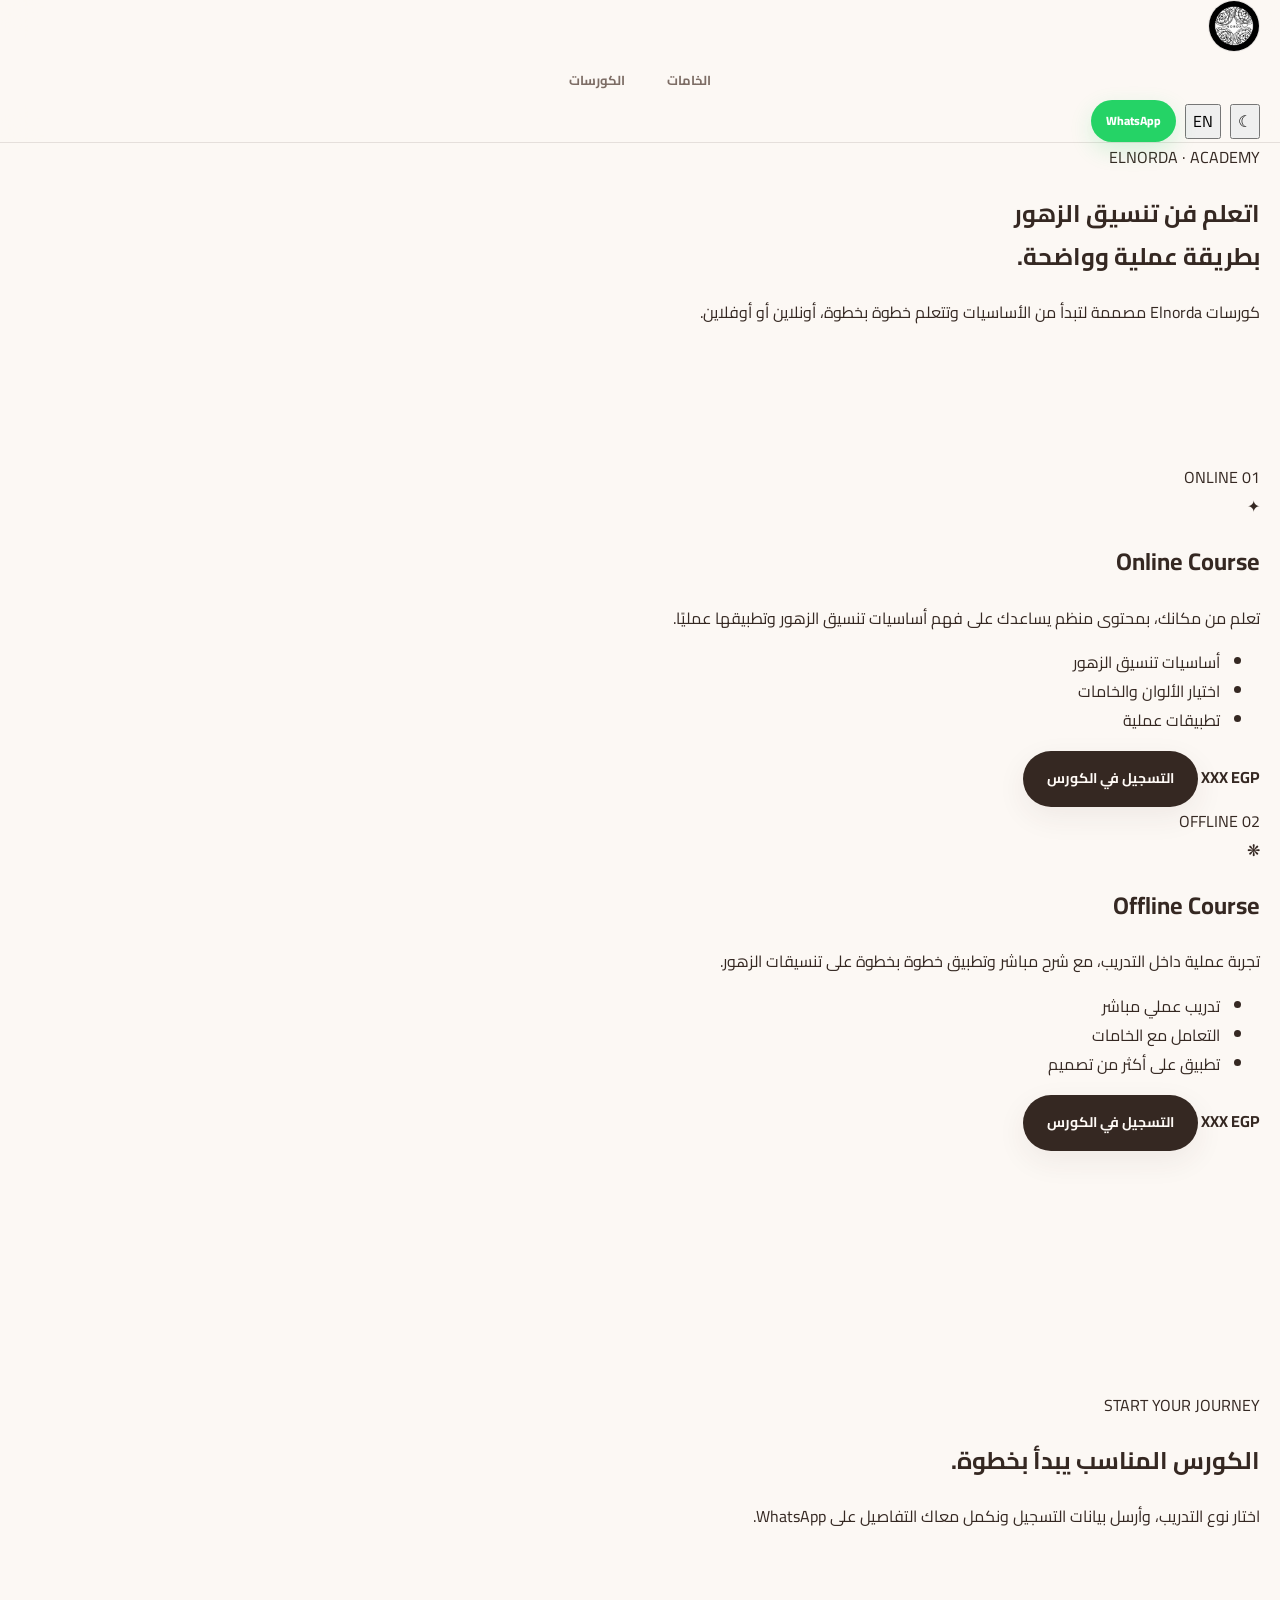
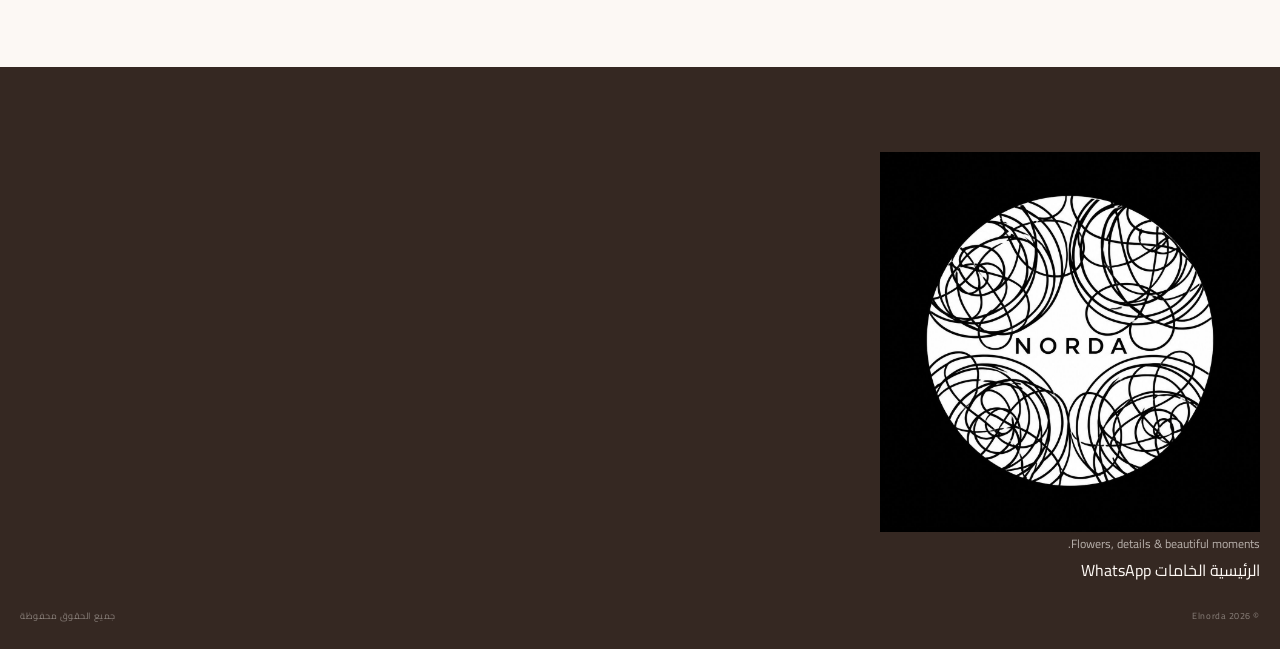
==== courses.html @ e48f6b92 "Add files via upload" ====
<!DOCTYPE html>
<html lang="ar" dir="rtl">
<head>

    <meta charset="UTF-8">

    <meta
        name="viewport"
        content="width=device-width, initial-scale=1.0"
    >

    <meta
        name="theme-color"
        content="#f7f0ea"
    >

    <title>Elnorda | Courses</title>

    <link rel="preconnect" href="https://fonts.googleapis.com">
    <link rel="preconnect" href="https://fonts.gstatic.com" crossorigin>

    <link
        href="https://fonts.googleapis.com/css2?family=Cairo:wght@400;500;600;700&family=Cormorant+Garamond:wght@500;600;700&display=swap"
        rel="stylesheet"
    >

    <link
        rel="stylesheet"
        href="./css/style.css"
    >

</head>

<body class="inner-page">

<header class="site-header">

    <div class="header-main container">

        <a href="./index.html" class="brand">
            <img
                src="./png/logo.png"
                alt="Elnorda"
                class="brand-logo"
            >
        </a>


        <nav class="main-nav">

            <a
                href="./materials.html"
                class="nav-link"
                data-i18n="nav-materials"
            >
                الخامات
            </a>

            <a
                href="./courses.html"
                class="nav-link active"
                data-i18n="nav-courses"
            >
                الكورسات
            </a>

        </nav>


        <div class="header-actions">

            <button
                class="icon-btn"
                id="themeToggle"
                type="button"
            >
                <span id="themeIcon">☾</span>
            </button>

            <button
                class="language-btn"
                id="languageToggle"
                type="button"
            >
                EN
            </button>

            <a
                href="https://wa.me/201043861996"
                target="_blank"
                rel="noopener"
                class="header-whatsapp"
            >
                WhatsApp
            </a>

        </div>

    </div>

</header>


<main>

    <section class="page-hero">

        <div class="container">

            <span
                class="section-kicker"
                data-i18n="courses-kicker"
            >
                ELNORDA · ACADEMY
            </span>


            <h1 data-i18n="courses-title">
                اتعلم فن تنسيق الزهور
                <br>
                بطريقة عملية وواضحة.
            </h1>


            <p data-i18n="courses-intro">
                كورسات Elnorda مصممة لتبدأ من الأساسيات
                وتتعلم خطوة بخطوة، أونلاين أو أوفلاين.
            </p>

        </div>

    </section>


    <section class="inner-content section">

        <div class="container">

            <div class="course-grid">

                <article class="course-card reveal">

                    <div class="course-top">

                        <span class="course-number">
                            01
                        </span>

                        <span class="course-mode">
                            ONLINE
                        </span>

                    </div>


                    <div class="course-symbol">
                        ✦
                    </div>


                    <h2 data-i18n="online-title">
                        Online Course
                    </h2>


                    <p data-i18n="online-text">
                        تعلم من مكانك، بمحتوى منظم يساعدك
                        على فهم أساسيات تنسيق الزهور
                        وتطبيقها عمليًا.
                    </p>


                    <ul>

                        <li data-i18n="online-feature-one">
                            أساسيات تنسيق الزهور
                        </li>

                        <li data-i18n="online-feature-two">
                            اختيار الألوان والخامات
                        </li>

                        <li data-i18n="online-feature-three">
                            تطبيقات عملية
                        </li>

                    </ul>


                    <div class="course-footer">

                        <strong>
                            XXX EGP
                        </strong>

                        <button
                            class="btn btn-primary course-order"
                            type="button"
                            data-course="Online Course"
                            data-i18n="course-register"
                        >
                            التسجيل في الكورس
                        </button>

                    </div>

                </article>


                <article class="course-card course-card-featured reveal">

                    <div class="course-top">

                        <span class="course-number">
                            02
                        </span>

                        <span class="course-mode">
                            OFFLINE
                        </span>

                    </div>


                    <div class="course-symbol">
                        ❋
                    </div>


                    <h2 data-i18n="offline-title">
                        Offline Course
                    </h2>


                    <p data-i18n="offline-text">
                        تجربة عملية داخل التدريب، مع شرح مباشر
                        وتطبيق خطوة بخطوة على تنسيقات الزهور.
                    </p>


                    <ul>

                        <li data-i18n="offline-feature-one">
                            تدريب عملي مباشر
                        </li>

                        <li data-i18n="offline-feature-two">
                            التعامل مع الخامات
                        </li>

                        <li data-i18n="offline-feature-three">
                            تطبيق على أكثر من تصميم
                        </li>

                    </ul>


                    <div class="course-footer">

                        <strong>
                            XXX EGP
                        </strong>

                        <button
                            class="btn btn-primary course-order"
                            type="button"
                            data-course="Offline Course"
                            data-i18n="course-register"
                        >
                            التسجيل في الكورس
                        </button>

                    </div>

                </article>

            </div>

        </div>

    </section>


    <section class="cta-section section">

        <div class="container">

            <div class="cta-box reveal">

                <span
                    class="section-kicker"
                    data-i18n="course-cta-kicker"
                >
                    START YOUR JOURNEY
                </span>

                <h2 data-i18n="course-cta-title">
                    الكورس المناسب
                    يبدأ بخطوة.
                </h2>

                <p data-i18n="course-cta-text">
                    اختار نوع التدريب، وأرسل بيانات التسجيل
                    ونكمل معاك التفاصيل على WhatsApp.
                </p>

            </div>

        </div>

    </section>

</main>


<footer class="site-footer">

    <div class="container footer-inner">

        <div class="footer-brand">

            <img
                src="./png/logo.png"
                alt="Elnorda"
            >

            <p data-i18n="footer-text">
                Flowers, details & beautiful moments.
            </p>

        </div>


        <div class="footer-links">

            <a
                href="./index.html"
                data-i18n="nav-home"
            >
                الرئيسية
            </a>

            <a
                href="./materials.html"
                data-i18n="nav-materials"
            >
                الخامات
            </a>

            <a
                href="https://wa.me/201043861996"
                target="_blank"
                rel="noopener"
            >
                WhatsApp
            </a>

        </div>


        <div class="footer-bottom">

            <span>
                © <span id="year"></span> Elnorda
            </span>

            <span data-i18n="footer-rights">
                جميع الحقوق محفوظة
            </span>

        </div>

    </div>

</footer>


<div
    class="modal"
    id="courseModal"
    aria-hidden="true"
>

    <div
        class="modal-overlay"
        data-close-modal
    ></div>


    <div
        class="modal-dialog"
        role="dialog"
        aria-modal="true"
    >

        <button
            class="modal-close"
            type="button"
            data-close-modal
        >
            ×
        </button>


        <span
            class="section-kicker"
            data-i18n="course-modal-kicker"
        >
            COURSE REGISTRATION
        </span>


        <h2 data-i18n="course-modal-title">
            بيانات التسجيل
        </h2>


        <p
            class="modal-subtitle"
            data-i18n="course-modal-text"
        >
            أكمل البيانات وسيتم إرسالها إلى WhatsApp.
        </p>


        <form id="courseForm">

            <input
                type="hidden"
                id="selectedCourse"
            >


            <label>

                <span data-i18n="form-name">
                    الاسم
                </span>

                <input
                    type="text"
                    id="courseName"
                    required
                    placeholder="الاسم"
                >

            </label>


            <label>

                <span data-i18n="form-age">
                    السن
                </span>

                <input
                    type="number"
                    id="courseAge"
                    min="10"
                    required
                    placeholder="السن"
                >

            </label>


            <label>

                <span data-i18n="form-phone">
                    رقم الهاتف
                </span>

                <input
                    type="tel"
                    id="coursePhone"
                    required
                    placeholder="01xxxxxxxxx"
                >

            </label>


            <label>

                <span data-i18n="form-note">
                    ملاحظات
                </span>

                <textarea
                    id="courseNote"
                    rows="4"
                    placeholder="أي تفاصيل إضافية..."
                ></textarea>

            </label>


            <button
                class="btn btn-primary modal-submit"
                type="submit"
                data-i18n="course-submit"
            >
                إرسال بيانات التسجيل
            </button>

        </form>

    </div>

</div>


<script src="./js/main.js"></script>

</body>
</html>
---- css/style.css ----
/* =========================================================
   ELNORDA — PREMIUM FLOWER STUDIO
   ========================================================= */

:root {
  --bg: #fcf8f4;
  --surface: #fffdfb;
  --surface-soft: #f5ebe5;
  --surface-deep: #ead9d0;

  --rose: #d99ca6;
  --rose-deep: #ae6f7b;
  --rose-soft: #efd1d5;

  --brown: #352822;
  --brown-soft: #59463e;
  --muted: #7d6d65;

  --cream: #fffaf6;
  --white: #ffffff;

  --border: rgba(71, 49, 41, 0.12);
  --border-strong: rgba(71, 49, 41, 0.18);

  --shadow-sm: 0 10px 30px rgba(74, 49, 40, 0.07);
  --shadow-md: 0 20px 55px rgba(74, 49, 40, 0.10);
  --shadow-lg: 0 35px 90px rgba(74, 49, 40, 0.14);

  --radius-sm: 14px;
  --radius-md: 24px;
  --radius-lg: 38px;

  --container: 1240px;

  --font-ar: "Cairo", sans-serif;
  --font-display: "Cormorant Garamond", serif;

  --transition: 220ms ease;
}

html[data-theme="dark"] {
  --bg: #40332f;
  --surface: #4a3a35;
  --surface-soft: #55433d;
  --surface-deep: #634e46;

  --rose: #d89ba5;
  --rose-deep: #e6b4bb;
  --rose-soft: #71535a;

  --brown: #fbf0e8;
  --brown-soft: #ead9cf;
  --muted: #d4c3b9;

  --cream: #f9eee6;
  --white: #ffffff;

  --border: rgba(255, 241, 230, 0.12);
  --border-strong: rgba(255, 241, 230, 0.20);

  --shadow-sm: 0 10px 30px rgba(0, 0, 0, 0.10);
  --shadow-md: 0 20px 55px rgba(0, 0, 0, 0.18);
  --shadow-lg: 0 35px 90px rgba(0, 0, 0, 0.22);
}


/* =========================================================
   RESET
   ========================================================= */

*,
*::before,
*::after {
  box-sizing: border-box;
}

html {
  scroll-behavior: smooth;
}

body {
  margin: 0;
  min-width: 320px;
  background: var(--bg);
  color: var(--brown);
  font-family: var(--font-ar);
  line-height: 1.8;
  overflow-x: hidden;
  transition:
    background-color 300ms ease,
    color 300ms ease;
}

body,
button,
input,
textarea {
  font-family: var(--font-ar);
}

button,
input,
textarea {
  font: inherit;
}

button {
  cursor: pointer;
}

a {
  color: inherit;
  text-decoration: none;
}

img {
  display: block;
  max-width: 100%;
}

::selection {
  background: var(--rose);
  color: var(--brown);
}


/* =========================================================
   GLOBAL
   ========================================================= */

.container {
  width: min(calc(100% - 40px), var(--container));
  margin-inline: auto;
}

.section {
  padding: 120px 0;
}

.reveal {
  opacity: 0;
  transform: translateY(22px);
  transition:
    opacity 650ms ease,
    transform 650ms ease;
}

.reveal.visible {
  opacity: 1;
  transform: translateY(0);
}

.section-label {
  display: flex;
  align-items: center;
  gap: 14px;
  color: var(--muted);
  font-size: 11px;
  font-weight: 700;
  letter-spacing: 0.18em;
  text-transform: uppercase;
}

.section-label span:first-child {
  color: var(--rose-deep);
}

.section-heading {
  display: grid;
  grid-template-columns: 220px 1fr;
  gap: 50px;
  align-items: end;
  margin-bottom: 55px;
}

.section-heading h2 {
  margin: 0 0 10px;
  font-family: var(--font-display);
  font-size: clamp(44px, 5vw, 72px);
  line-height: 0.95;
  font-weight: 600;
  letter-spacing: -0.03em;
}

.section-heading p {
  max-width: 620px;
  margin: 0;
  color: var(--muted);
  font-size: 15px;
}

.btn {
  min-height: 56px;
  display: inline-flex;
  align-items: center;
  justify-content: center;
  gap: 12px;
  padding: 0 23px;
  border-radius: 999px;
  border: 1px solid transparent;
  font-size: 14px;
  font-weight: 700;
  transition:
    transform var(--transition),
    box-shadow var(--transition),
    background var(--transition),
    color var(--transition);
}

.btn:hover {
  transform: translateY(-3px);
}

.btn-primary {
  background: var(--brown);
  color: var(--cream);
  box-shadow: var(--shadow-sm);
}

.btn-primary:hover {
  box-shadow: var(--shadow-md);
}

.btn-secondary {
  background: transparent;
  color: var(--brown);
  border-color: var(--border-strong);
}

.btn-secondary i {
  color: #25d366;
  font-size: 18px;
}

.btn-light {
  background: var(--cream);
  color: var(--brown);
}


/* =========================================================
   HEADER
   ========================================================= */

.site-header {
  position: sticky;
  top: 0;
  z-index: 1000;
  background: color-mix(in srgb, var(--bg) 92%, transparent);
  border-bottom: 1px solid var(--border);
  backdrop-filter: blur(18px);
}

.header-inner {
  min-height: 86px;
  display: grid;
  grid-template-columns: auto 1fr auto;
  align-items: center;
  gap: 40px;
}

.brand {
  display: inline-flex;
  align-items: center;
  gap: 12px;
  min-width: 0;
}

.brand-logo {
  width: 52px;
  height: 52px;
  display: grid;
  place-items: center;
  overflow: hidden;
  border-radius: 50%;
  background: var(--surface);
  border: 1px solid var(--border);
}

.brand-logo img {
  width: 100%;
  height: 100%;
  object-fit: contain;
}

.brand-copy {
  display: grid;
  line-height: 1.05;
}

.brand-copy strong {
  font-family: var(--font-display);
  font-size: 25px;
  letter-spacing: 0.08em;
}

.brand-copy small {
  margin-top: 5px;
  color: var(--muted);
  font-size: 8px;
  letter-spacing: 0.18em;
}

.main-nav {
  display: flex;
  justify-content: center;
  align-items: center;
  gap: 42px;
}

.main-nav a {
  position: relative;
  padding: 8px 0;
  color: var(--muted);
  font-size: 13px;
  font-weight: 700;
  white-space: nowrap;
  transition: color var(--transition);
}

.main-nav a::after {
  content: "";
  position: absolute;
  right: 0;
  bottom: 0;
  width: 0;
  height: 1px;
  background: var(--rose-deep);
  transition: width var(--transition);
}

.main-nav a:hover {
  color: var(--brown);
}

.main-nav a:hover::after {
  width: 100%;
}

.header-actions {
  display: flex;
  align-items: center;
  gap: 9px;
}

.icon-button,
.language-button {
  width: 40px;
  height: 40px;
  display: grid;
  place-items: center;
  border: 1px solid var(--border);
  border-radius: 50%;
  background: var(--surface);
  color: var(--brown);
  transition: transform var(--transition), border-color var(--transition);
}

.icon-button:hover,
.language-button:hover {
  transform: translateY(-2px);
  border-color: var(--rose-deep);
}

.language-button {
  font-size: 10px;
  font-weight: 800;
}

.header-whatsapp {
  min-height: 42px;
  display: inline-flex;
  align-items: center;
  gap: 8px;
  padding: 0 15px;
  border-radius: 999px;
  background: #25d366;
  color: #ffffff;
  font-size: 12px;
  font-weight: 800;
  box-shadow: 0 8px 22px rgba(37, 211, 102, 0.18);
  transition: transform var(--transition);
}

.header-whatsapp:hover {
  transform: translateY(-2px);
}

.header-whatsapp i {
  font-size: 19px;
}


/* =========================================================
   HERO
   ========================================================= */

.hero {
  position: relative;
  min-height: calc(100vh - 86px);
  display: flex;
  align-items: center;
  overflow: hidden;
  padding: 70px 0 100px;
}

.hero-grid {
  position: relative;
  z-index: 2;
  display: grid;
  grid-template-columns: 1.05fr 0.95fr;
  align-items: center;
  gap: 80px;
}

.hero-content {
  max-width: 650px;
}

.eyebrow {
  display: flex;
  align-items: center;
  gap: 10px;
  margin-bottom: 24px;
  color: var(--rose-deep);
  font-size: 10px;
  font-weight: 800;
  letter-spacing: 0.20em;
}

.eyebrow span:first-child,
.eyebrow span:last-child {
  width: 30px;
  height: 1px;
  background: var(--rose-deep);
}

.hero h1 {
  margin: 0;
  font-family: var(--font-display);
  font-size: clamp(62px, 8vw, 112px);
  font-weight: 600;
  line-height: 0.87;
  letter-spacing: -0.045em;
}

.hero h1 em {
  color: var(--rose-deep);
  font-style: italic;
}

.hero-description {
  max-width: 550px;
  margin: 35px 0 28px;
  color: var(--muted);
  font-size: 16px;
  line-height: 2;
}

.hero-actions {
  display: flex;
  flex-wrap: wrap;
  gap: 12px;
}

.hero-note {
  display: flex;
  align-items: center;
  gap: 9px;
  margin-top: 23px;
  color: var(--muted);
  font-size: 11px;
}

.hero-note i {
  color: var(--rose-deep);
}

.hero-visual {
  display: flex;
  justify-content: center;
}

.hero-frame {
  position: relative;
  width: min(100%, 510px);
  aspect-ratio: 0.82;
  padding: 22px;
  overflow: hidden;
  background:
    radial-gradient(circle at 30% 20%, rgba(255,255,255,.8), transparent 24%),
    linear-gradient(145deg, var(--surface-soft), var(--surface-deep));
  border: 1px solid var(--border);
  border-radius: 180px 180px 35px 35px;
  box-shadow: var(--shadow-lg);
}

.hero-frame::before {
  content: "";
  position: absolute;
  inset: 18px;
  border: 1px solid rgba(255,255,255,.4);
  border-radius: 165px 165px 24px 24px;
  pointer-events: none;
}

.hero-frame-top,
.hero-frame-bottom {
  position: absolute;
  z-index: 5;
  left: 34px;
  right: 34px;
  display: flex;
  align-items: center;
  justify-content: space-between;
  color: var(--brown-soft);
  font-size: 8px;
  font-weight: 800;
  letter-spacing: 0.15em;
}

.hero-frame-top {
  top: 34px;
}

.hero-frame-bottom {
  bottom: 28px;
}

.flower-art {
  position: absolute;
  inset: 50px 25px 55px;
  overflow: hidden;
  border-radius: 145px 145px 20px 20px;
  background:
    radial-gradient(circle at 30% 25%, rgba(255,255,255,.7), transparent 20%),
    linear-gradient(160deg, #ead9d0, #d7bbb1);
}

.stem {
  position: absolute;
  bottom: 0;
  left: 50%;
  width: 3px;
  height: 73%;
  border-radius: 999px;
  background: #75665b;
  transform-origin: bottom;
}

.stem-one {
  transform: translateX(-50%) rotate(-21deg);
}

.stem-two {
  transform: translateX(-50%) rotate(4deg);
}

.stem-three {
  transform: translateX(-50%) rotate(25deg);
}

.flower {
  position: absolute;
  width: 115px;
  height: 115px;
  animation: flowerFloat 6s ease-in-out infinite;
}

.flower span {
  position: absolute;
  top: 50%;
  left: 50%;
  width: 53px;
  height: 76px;
  border-radius: 70% 30% 70% 30%;
  background: rgba(250, 225, 226, .92);
  transform-origin: 0 0;
}

.flower span:nth-child(1) {
  transform: translate(-50%, -50%) rotate(0deg);
}

.flower span:nth-child(2) {
  transform: translate(-50%, -50%) rotate(72deg);
}

.flower span:nth-child(3) {
  transform: translate(-50%, -50%) rotate(144deg);
}

.flower span:nth-child(4) {
  transform: translate(-50%, -50%) rotate(216deg);
}

.flower span:nth-child(5) {
  transform: translate(-50%, -50%) rotate(288deg);
}

.flower::after {
  content: "";
  position: absolute;
  top: 50%;
  left: 50%;
  width: 23px;
  height: 23px;
  transform: translate(-50%, -50%);
  border-radius: 50%;
  background: #b98877;
}

.flower-one {
  top: 16%;
  left: 15%;
}

.flower-two {
  top: 10%;
  right: 12%;
  transform: scale(.82);
  animation-delay: -2s;
}

.flower-three {
  top: 38%;
  left: 42%;
  transform: scale(1.12);
  animation-delay: -4s;
}

.bouquet-wrap {
  position: absolute;
  bottom: -15px;
  left: 50%;
  width: 225px;
  height: 220px;
  transform: translateX(-50%);
  background:
    linear-gradient(145deg, rgba(250,239,232,.92), rgba(193,157,142,.95));
  clip-path: polygon(10% 0, 90% 0, 72% 100%, 28% 100%);
  box-shadow: 0 -20px 50px rgba(80, 50, 40, .10);
}

.hero-decoration {
  position: absolute;
  border-radius: 50%;
  border: 1px solid var(--border);
  pointer-events: none;
}

.hero-decoration-one {
  width: 420px;
  height: 420px;
  left: -180px;
  top: 12%;
}

.hero-decoration-two {
  width: 620px;
  height: 620px;
  right: -310px;
  bottom: -250px;
}


/* =========================================================
   INTRO
   ========================================================= */

.intro {
  background: var(--surface);
  border-top: 1px solid var(--border);
  border-bottom: 1px solid var(--border);
}

.intro-grid {
  display: grid;
  grid-template-columns: 220px 1fr;
  gap: 60px;
}

.intro-content {
  max-width: 850px;
}

.intro-content h2 {
  margin: 0 0 28px;
  font-family: var(--font-display);
  font-size: clamp(48px, 6vw, 78px);
  line-height: .95;
  font-weight: 600;
  letter-spacing: -.035em;
}

.intro-content h2 em {
  color: var(--rose-deep);
  font-style: italic;
}

.intro-content p {
  max-width: 680px;
  margin: 0;
  color: var(--muted);
  font-size: 16px;
  line-height: 2;
}


/* =========================================================
   VALUES
   ========================================================= */

.values {
  padding: 80px 0;
  background: var(--surface-soft);
}

.values-grid {
  display: grid;
  grid-template-columns: repeat(3, 1fr);
  gap: 18px;
}

.value-card {
  position: relative;
  min-height: 300px;
  padding: 34px;
  overflow: hidden;
  border: 1px solid var(--border);
  border-radius: var(--radius-md);
  background: var(--surface);
  box-shadow: var(--shadow-sm);
}

.value-number {
  position: absolute;
  top: 22px;
  left: 25px;
  color: var(--rose-deep);
  font-family: var(--font-display);
  font-size: 18px;
}

.value-icon {
  width: 52px;
  height: 52px;
  display: grid;
  place-items: center;
  margin-bottom: 30px;
  border-radius: 50%;
  background: var(--rose-soft);
  color: var(--rose-deep);
}

.value-icon i {
  font-size: 18px;
}

.value-card h3 {
  margin: 0 0 12px;
  font-family: var(--font-display);
  font-size: 31px;
  font-weight: 600;
}

.value-card p {
  margin: 0;
  color: var(--muted);
  font-size: 13px;
  line-height: 1.9;
}


/* =========================================================
   PRODUCTS
   ========================================================= */

.products {
  background: var(--bg);
}

.product-grid {
  display: grid;
  grid-template-columns: repeat(2, minmax(0, 1fr));
  gap: 24px;
}

.product-card {
  overflow: hidden;
  border: 1px solid var(--border);
  border-radius: var(--radius-lg);
  background: var(--surface);
  box-shadow: var(--shadow-sm);
  transition:
    transform 300ms ease,
    box-shadow 300ms ease;
}

.product-card:hover {
  transform: translateY(-7px);
  box-shadow: var(--shadow-md);
}

.product-image {
  position: relative;
  height: 390px;
  overflow: hidden;
  background: var(--surface-soft);
}

.product-image-one {
  background:
    radial-gradient(circle at 30% 20%, rgba(255,255,255,.9), transparent 20%),
    linear-gradient(140deg, #ead8d0, #cdaea3);
}

.product-image-two {
  background:
    radial-gradient(circle at 65% 30%, rgba(255,255,255,.9), transparent 18%),
    linear-gradient(140deg, #eee3dc, #d8c8c0);
}

.product-image-three {
  background:
    radial-gradient(circle at 30% 30%, rgba(255,255,255,.8), transparent 18%),
    linear-gradient(140deg, #d8c7c0, #b8998f);
}

.product-image-four {
  background:
    radial-gradient(circle at 70% 25%, rgba(255,255,255,.75), transparent 20%),
    linear-gradient(140deg, #e4d5ca, #c3a69b);
}

.product-number {
  position: absolute;
  top: 24px;
  left: 27px;
  color: rgba(53,40,34,.55);
  font-family: var(--font-display);
  font-size: 18px;
}

.product-tag {
  position: absolute;
  top: 22px;
  right: 22px;
  padding: 7px 12px;
  border-radius: 999px;
  background: rgba(255,255,255,.65);
  color: var(--brown);
  backdrop-filter: blur(10px);
  font-size: 9px;
  font-weight: 800;
}

.mini-bouquet {
  position: absolute;
  left: 50%;
  bottom: 18%;
  width: 180px;
  height: 190px;
  transform: translateX(-50%);
}

.mini-bouquet::after {
  content: "";
  position: absolute;
  left: 50%;
  bottom: 0;
  width: 130px;
  height: 150px;
  transform: translateX(-50%);
  clip-path: polygon(10% 0, 90% 0, 70% 100%, 30% 100%);
  background: #f2e6df;
}

.mini-flower {
  position: absolute;
  z-index: 2;
  width: 68px;
  height: 68px;
  border-radius: 50%;
  background:
    radial-gradient(circle, #b98779 0 13%, transparent 14%),
    conic-gradient(
      #f9e3e3 0 12%,
      transparent 12% 20%,
      #f9e3e3 20% 32%,
      transparent 32% 40%,
      #f9e3e3 40% 52%,
      transparent 52% 60%,
      #f9e3e3 60% 72%,
      transparent 72% 80%,
      #f9e3e3 80% 92%,
      transparent 92%
    );
}

.mini-flower:nth-child(1) {
  top: 5px;
  left: 35px;
}

.mini-flower.small {
  top: 30px;
  right: 15px;
  transform: scale(.75);
}

.mini-flower.tiny {
  top: 50px;
  left: 8px;
  transform: scale(.58);
}

.baby-breath {
  position: absolute;
  inset: 15% 20%;
}

.baby-breath::after {
  content: "";
  position: absolute;
  left: 50%;
  bottom: 0;
  width: 150px;
  height: 210px;
  transform: translateX(-50%);
  clip-path: polygon(12% 0, 88% 0, 70% 100%, 30% 100%);
  background: rgba(246,238,231,.95);
}

.baby-breath i {
  position: absolute;
  z-index: 3;
  width: 20px;
  height: 20px;
  border-radius: 50%;
  background: #fffaf4;
  box-shadow: 0 0 0 7px rgba(255,255,255,.12);
}

.baby-breath i:nth-child(1) {
  top: 10%;
  left: 20%;
}

.baby-breath i:nth-child(2) {
  top: 2%;
  left: 45%;
}

.baby-breath i:nth-child(3) {
  top: 15%;
  right: 18%;
}

.baby-breath i:nth-child(4) {
  top: 32%;
  left: 8%;
}

.baby-breath i:nth-child(5) {
  top: 35%;
  right: 5%;
}

.baby-breath i:nth-child(6) {
  top: 45%;
  left: 35%;
}

.baby-breath i:nth-child(7) {
  top: 50%;
  right: 30%;
}

.custom-art {
  position: absolute;
  inset: 20% 15%;
}

.custom-art div {
  position: absolute;
  width: 130px;
  height: 180px;
  border-radius: 80% 20% 70% 30%;
  background: rgba(242, 214, 215, .75);
}

.custom-art div:nth-child(1) {
  left: 15%;
  top: 10%;
  transform: rotate(-30deg);
}

.custom-art div:nth-child(2) {
  right: 10%;
  top: 5%;
  transform: rotate(30deg);
}

.custom-art div:nth-child(3) {
  left: 30%;
  bottom: 5%;
  transform: rotate(10deg);
}

.custom-art div:nth-child(4) {
  right: 25%;
  bottom: 10%;
  transform: rotate(-20deg);
}

.decor-art {
  position: absolute;
  inset: 15%;
}

.decor-art span {
  position: absolute;
  width: 95px;
  height: 95px;
  border-radius: 70% 30% 70% 30%;
  background: rgba(248, 225, 223, .82);
}

.decor-art span:nth-child(1) {
  left: 10%;
  top: 10%;
  transform: rotate(-20deg);
}

.decor-art span:nth-child(2) {
  right: 8%;
  top: 15%;
  transform: rotate(35deg);
}

.decor-art span:nth-child(3) {
  left: 30%;
  top: 38%;
  transform: rotate(5deg);
}

.decor-art span:nth-child(4) {
  right: 25%;
  bottom: 10%;
  transform: rotate(-30deg);
}

.decor-art span:nth-child(5) {
  left: 12%;
  bottom: 8%;
  transform: rotate(20deg);
}

.product-body {
  padding: 29px 30px 30px;
}

.product-category {
  color: var(--rose-deep);
  font-size: 9px;
  font-weight: 800;
  letter-spacing: .18em;
}

.product-body h3 {
  margin: 9px 0 7px;
  font-family: var(--font-display);
  font-size: 34px;
  font-weight: 600;
  line-height: 1.05;
}

.product-body p {
  min-height: 58px;
  margin: 0;
  color: var(--muted);
  font-size: 13px;
  line-height: 1.9;
}

.product-footer {
  display: flex;
  align-items: center;
  justify-content: space-between;
  gap: 15px;
  margin-top: 25px;
  padding-top: 20px;
  border-top: 1px solid var(--border);
}

.product-footer strong {
  font-family: var(--font-display);
  font-size: 27px;
}

.product-footer small {
  font-family: var(--font-ar);
  font-size: 10px;
  color: var(--muted);
}

.order-product {
  display: inline-flex;
  align-items: center;
  gap: 9px;
  padding: 9px 14px;
  border: 0;
  border-radius: 999px;
  background: var(--brown);
  color: var(--cream);
  font-size: 11px;
  font-weight: 800;
  transition: transform var(--transition);
}

.order-product:hover {
  transform: translateX(-3px);
}


/* =========================================================
   CUSTOM SECTION
   ========================================================= */

.custom-section {
  padding: 20px 0 120px;
}

.custom-box {
  position: relative;
  min-height: 420px;
  display: flex;
  align-items: center;
  justify-content: space-between;
  gap: 60px;
  padding: 65px;
  overflow: hidden;
  border-radius: 45px;
  background:
    radial-gradient(circle at 80% 20%, rgba(255,255,255,.15), transparent 25%),
    linear-gradient(130deg, #745d55, #473a35);
  color: #fff5ee;
  box-shadow: var(--shadow-lg);
}

.custom-box::before {
  content: "";
  position: absolute;
  width: 480px;
  height: 480px;
  right: -160px;
  bottom: -260px;
  border: 1px solid rgba(255,255,255,.12);
  border-radius: 50%;
}

.custom-content {
  position: relative;
  z-index: 2;
  max-width: 650px;
}

.custom-overline {
  color: #e7b6bd;
  font-size: 10px;
  font-weight: 800;
  letter-spacing: .18em;
}

.custom-content h2 {
  margin: 14px 0 15px;
  font-family: var(--font-display);
  font-size: clamp(45px, 5vw, 72px);
  line-height: .95;
  font-weight: 600;
}

.custom-content p {
  max-width: 580px;
  margin: 0 0 28px;
  color: rgba(255,245,238,.72);
  font-size: 14px;
  line-height: 2;
}

.custom-mark {
  position: relative;
  z-index: 2;
  width: 230px;
  height: 230px;
  display: flex;
  flex-direction: column;
  align-items: center;
  justify-content: center;
  flex-shrink: 0;
  border: 1px solid rgba(255,255,255,.2);
  border-radius: 50%;
  text-align: center;
}

.custom-mark span {
  color: #e7b6bd;
  font-size: 26px;
}

.custom-mark strong {
  margin-top: 8px;
  font-family: var(--font-display);
  font-size: 32px;
  letter-spacing: .08em;
}

.custom-mark small {
  margin-top: 2px;
  color: rgba(255,255,255,.55);
  font-size: 8px;
  letter-spacing: .18em;
}


/* =========================================================
   SERVICES
   ========================================================= */

.services {
  background: var(--surface);
  border-top: 1px solid var(--border);
}

.service-grid {
  display: grid;
  grid-template-columns: repeat(2, minmax(0, 1fr));
  gap: 18px;
}

.service-card {
  position: relative;
  min-height: 250px;
  display: grid;
  grid-template-columns: auto 1fr auto;
  gap: 25px;
  align-items: center;
  padding: 34px;
  border: 1px solid var(--border);
  border-radius: var(--radius-md);
  background: var(--bg);
  transition:
    transform 300ms ease,
    background 300ms ease,
    box-shadow 300ms ease;
}

.service-card:hover {
  transform: translateY(-5px);
  background: var(--surface-soft);
  box-shadow: var(--shadow-sm);
}

.service-icon {
  width: 58px;
  height: 58px;
  display: grid;
  place-items: center;
  flex-shrink: 0;
  border-radius: 50%;
  background: var(--rose-soft);
  color: var(--rose-deep);
}

.service-card span {
  color: var(--rose-deep);
  font-size: 9px;
  font-weight: 800;
  letter-spacing: .14em;
}

.service-card h3 {
  margin: 8px 0 6px;
  font-family: var(--font-display);
  font-size: 35px;
  line-height: 1;
  font-weight: 600;
}

.service-card p {
  margin: 0;
  color: var(--muted);
  font-size: 12px;
  line-height: 1.9;
}

.service-arrow {
  color: var(--rose-deep);
  font-size: 15px;
}


/* =========================================================
   FOOTER
   ========================================================= */

.site-footer {
  padding: 85px 0 25px;
  background: var(--brown);
  color: var(--cream);
}

.footer-main {
  display: grid;
  grid-template-columns: 1.5fr .7fr .9fr 1fr;
  gap: 55px;
  padding-bottom: 65px;
  border-bottom: 1px solid rgba(255,255,255,.12);
}

.footer-brand {
  max-width: 380px;
}

.footer-logo {
  display: inline-flex;
  width: 76px;
  height: 76px;
  align-items: center;
  justify-content: center;
  overflow: hidden;
  border-radius: 50%;
  background: #fffaf6;
  margin-bottom: 20px;
}

.footer-logo img {
  width: 100%;
  height: 100%;
  object-fit: contain;
}

.footer-brand p {
  margin: 0;
  color: rgba(255,250,246,.65);
  font-size: 12px;
  line-height: 2;
}

.footer-socials {
  display: flex;
  gap: 9px;
  margin-top: 23px;
}

.footer-socials a {
  width: 39px;
  height: 39px;
  display: grid;
  place-items: center;
  border: 1px solid rgba(255,255,255,.15);
  border-radius: 50%;
  color: var(--cream);
  transition: background var(--transition), transform var(--transition);
}

.footer-socials a:hover {
  background: rgba(255,255,255,.08);
  transform: translateY(-3px);
}

.footer-column {
  display: flex;
  flex-direction: column;
  align-items: flex-start;
}

.footer-column h4 {
  margin: 0 0 22px;
  font-family: var(--font-display);
  font-size: 27px;
  font-weight: 600;
}

.footer-column a {
  display: flex;
  align-items: center;
  gap: 8px;
  margin-bottom: 11px;
  color: rgba(255,250,246,.62);
  font-size: 12px;
  transition: color var(--transition), transform var(--transition);
}

.footer-column a:hover {
  color: var(--cream);
  transform: translateX(-3px);
}

.footer-column a i {
  color: #25d366;
}

.footer-mini-title {
  color: #e3b0b8;
  font-size: 9px;
  font-weight: 800;
  letter-spacing: .15em;
}

.footer-cta h4 {
  max-width: 220px;
  margin: 10px 0 20px;
  font-family: var(--font-display);
  font-size: 32px;
  line-height: 1;
}

.footer-whatsapp {
  min-height: 46px;
  display: inline-flex !important;
  align-items: center;
  justify-content: center;
  gap: 9px;
  margin: 0 !important;
  padding: 0 16px;
  border-radius: 999px;
  background: #25d366;
  color: #fff !important;
  font-weight: 800;
}

.footer-whatsapp i {
  color: #fff !important;
  font-size: 18px;
}

.footer-bottom {
  display: flex;
  align-items: center;
  justify-content: space-between;
  gap: 15px;
  padding-top: 23px;
  color: rgba(255,250,246,.42);
  font-size: 9px;
  letter-spacing: .06em;
}


/* =========================================================
   FLOATING WHATSAPP
   ========================================================= */

.floating-whatsapp {
  position: fixed;
  z-index: 1200;
  right: 22px;
  bottom: 22px;
  min-height: 64px;
  display: flex;
  align-items: center;
  gap: 12px;
  padding: 8px 16px 8px 8px;
  border: 1px solid rgba(255,255,255,.28);
  border-radius: 999px;
  background: #25d366;
  color: #fff;
  box-shadow: 0 15px 40px rgba(20, 80, 45, .25);
  transition:
    transform 250ms ease,
    box-shadow 250ms ease;
}

.floating-whatsapp:hover {
  transform: translateY(-4px);
  box-shadow: 0 20px 50px rgba(20, 80, 45, .32);
}

.floating-whatsapp-icon {
  width: 48px;
  height: 48px;
  display: grid;
  place-items: center;
  border-radius: 50%;
  background: rgba(255,255,255,.18);
}

.floating-whatsapp-icon i {
  font-size: 27px;
}

.floating-whatsapp-text {
  display: grid;
  line-height: 1.25;
}

.floating-whatsapp-text strong {
  font-size: 11px;
}

.floating-whatsapp-text small {
  margin-top: 4px;
  opacity: .75;
  font-size: 8px;
}


/* =========================================================
   MODAL
   ========================================================= */

.modal {
  position: fixed;
  inset: 0;
  z-index: 2000;
  display: grid;
  place-items: center;
  padding: 20px;
  visibility: hidden;
  opacity: 0;
  transition: opacity 220ms ease, visibility 220ms ease;
}

.modal.active {
  visibility: visible;
  opacity: 1;
}

.modal-overlay {
  position: absolute;
  inset: 0;
  background: rgba(38, 27, 23, .62);
  backdrop-filter: blur(10px);
}

.modal-box {
  position: relative;
  z-index: 2;
  width: min(100%, 620px);
  max-height: min(850px, 92vh);
  overflow-y: auto;
  padding: 38px;
  border: 1px solid var(--border);
  border-radius: 30px;
  background: var(--surface);
  box-shadow: var(--shadow-lg);
}

.modal-close {
  position: absolute;
  top: 18px;
  left: 18px;
  width: 40px;
  height: 40px;
  display: grid;
  place-items: center;
  border: 1px solid var(--border);
  border-radius: 50%;
  background: var(--bg);
  color: var(--brown);
}

.modal-head {
  padding-left: 45px;
  margin-bottom: 28px;
}

.modal-head > span {
  color: var(--rose-deep);
  font-size: 9px;
  font-weight: 800;
  letter-spacing: .16em;
}

.modal-head h2 {
  margin: 8px 0 6px;
  font-family: var(--font-display);
  font-size: 42px;
  line-height: 1;
}

.modal-head p {
  margin: 0;
  color: var(--muted);
  font-size: 12px;
  line-height: 1.8;
}

#orderForm {
  display: grid;
  gap: 17px;
}

.form-grid {
  display: grid;
  grid-template-columns: repeat(2, minmax(0, 1fr));
  gap: 14px;
}

#orderForm label {
  display: grid;
  gap: 7px;
}

#orderForm label > span {
  color: var(--brown-soft);
  font-size: 11px;
  font-weight: 700;
}

#orderForm input,
#orderForm textarea {
  width: 100%;
  min-width: 0;
  border: 1px solid var(--border);
  border-radius: 13px;
  outline: none;
  background: var(--bg);
  color: var(--brown);
  padding: 12px 14px;
  transition:
    border-color var(--transition),
    box-shadow var(--transition);
}

#orderForm input {
  min-height: 47px;
}

#orderForm textarea {
  resize: vertical;
  min-height: 105px;
}

#orderForm input:focus,
#orderForm textarea:focus {
  border-color: var(--rose-deep);
  box-shadow: 0 0 0 4px rgba(174,111,123,.08);
}

#orderForm input::placeholder,
#orderForm textarea::placeholder {
  color: var(--muted);
  opacity: .7;
}

.modal-submit {
  min-height: 55px;
  display: flex;
  align-items: center;
  justify-content: center;
  gap: 10px;
  border: 0;
  border-radius: 999px;
  background: #25d366;
  color: #fff;
  font-size: 13px;
  font-weight: 800;
}

.modal-submit i {
  font-size: 20px;
}


/* =========================================================
   ANIMATION
   ========================================================= */

@keyframes flowerFloat {
  0%,
  100% {
    margin-top: 0;
  }

  50% {
    margin-top: -7px;
  }
}


/* =========================================================
   RESPONSIVE
   ========================================================= */

@media (max-width: 1050px) {

  .header-inner {
    grid-template-columns: auto 1fr;
    gap: 20px;
  }

  .header-actions {
    grid-column: 2;
    grid-row: 1;
    justify-content: flex-end;
  }

  .main-nav {
    grid-column: 1 / -1;
    grid-row: 2;
    justify-content: flex-start;
    padding-bottom: 12px;
    overflow-x: auto;
    scrollbar-width: none;
  }

  .main-nav::-webkit-scrollbar {
    display: none;
  }

  .hero-grid {
    grid-template-columns: 1fr;
    gap: 60px;
  }

  .hero-content {
    max-width: 800px;
  }

  .hero-visual {
    justify-content: flex-start;
  }

  .hero-frame {
    width: min(100%, 470px);
  }

  .footer-main {
    grid-template-columns: 1.3fr 1fr 1fr;
  }

  .footer-cta {
    grid-column: 1 / -1;
  }
}


@media (max-width: 760px) {

  .container {
    width: min(calc(100% - 28px), var(--container));
  }

  .section {
    padding: 82px 0;
  }

  .site-header {
    position: sticky;
  }

  .header-inner {
    min-height: auto;
    padding: 12px 0 0;
    grid-template-columns: 1fr auto;
    gap: 12px;
  }

  .brand-logo {
    width: 44px;
    height: 44px;
  }

  .brand-copy strong {
    font-size: 22px;
  }

  .brand-copy small {
    font-size: 7px;
  }

  .header-actions {
    grid-column: 2;
    grid-row: 1;
    gap: 6px;
  }

  .icon-button,
  .language-button {
    width: 36px;
    height: 36px;
  }

  .header-whatsapp {
    width: 38px;
    height: 38px;
    min-height: 38px;
    padding: 0;
    justify-content: center;
    border-radius: 50%;
  }

  .header-whatsapp span {
    display: none;
  }

  .header-whatsapp i {
    font-size: 18px;
  }

  .main-nav {
    grid-column: 1 / -1;
    grid-row: 2;
    width: 100%;
    gap: 28px;
    padding: 8px 3px 13px;
  }

  .main-nav a {
    font-size: 12px;
  }

  .hero {
    min-height: auto;
    padding: 65px 0 75px;
  }

  .hero-grid {
    gap: 55px;
  }

  .hero h1 {
    font-size: clamp(56px, 17vw, 82px);
    line-height: .9;
  }

  .hero-description {
    margin-top: 26px;
    font-size: 14px;
    line-height: 1.95;
  }

  .hero-actions {
    display: grid;
    grid-template-columns: 1fr;
  }

  .hero-actions .btn {
    width: 100%;
  }

  .hero-frame {
    width: min(100%, 420px);
  }

  .intro-grid {
    grid-template-columns: 1fr;
    gap: 30px;
  }

  .intro-content h2 {
    font-size: clamp(45px, 14vw, 66px);
  }

  .values {
    padding: 55px 0;
  }

  .values-grid {
    grid-template-columns: 1fr;
  }

  .value-card {
    min-height: auto;
  }

  .section-heading {
    grid-template-columns: 1fr;
    gap: 25px;
    margin-bottom: 35px;
  }

  .section-heading h2 {
    font-size: 52px;
  }

  .product-grid {
    grid-template-columns: 1fr;
  }

  .product-image {
    height: 330px;
  }

  .product-body h3 {
    font-size: 32px;
  }

  .product-body p {
    min-height: 0;
  }

  .custom-section {
    padding: 10px 0 80px;
  }

  .custom-box {
    min-height: auto;
    flex-direction: column;
    align-items: flex-start;
    padding: 42px 27px;
    border-radius: 30px;
  }

  .custom-mark {
    width: 150px;
    height: 150px;
    align-self: center;
  }

  .custom-mark strong {
    font-size: 23px;
  }

  .service-grid {
    grid-template-columns: 1fr;
  }

  .service-card {
    min-height: 210px;
    grid-template-columns: auto 1fr auto;
    gap: 16px;
    padding: 25px 20px;
  }

  .service-card h3 {
    font-size: 31px;
  }

  .footer-main {
    grid-template-columns: 1fr 1fr;
    gap: 40px 25px;
  }

  .footer-brand {
    grid-column: 1 / -1;
  }

  .footer-cta {
    grid-column: 1 / -1;
  }

  .footer-bottom {
    flex-wrap: wrap;
    justify-content: center;
    text-align: center;
  }

  .floating-whatsapp {
    right: 13px;
    bottom: 13px;
    min-height: 57px;
    padding-right: 12px;
  }

  .floating-whatsapp-icon {
    width: 43px;
    height: 43px;
  }

  .floating-whatsapp-icon i {
    font-size: 23px;
  }

  .floating-whatsapp-text strong {
    font-size: 10px;
  }

  .floating-whatsapp-text small {
    font-size: 7px;
  }

  .modal {
    padding: 10px;
  }

  .modal-box {
    padding: 30px 20px 22px;
    border-radius: 23px;
  }

  .modal-head {
    padding-left: 38px;
  }

  .modal-head h2 {
    font-size: 37px;
  }

  .form-grid {
    grid-template-columns: 1fr;
  }
}


@media (max-width: 430px) {

  .brand-copy {
    display: none;
  }

  .hero h1 {
    font-size: 57px;
  }

  .hero-frame {
    padding: 14px;
  }

  .flower-art {
    inset: 42px 15px 45px;
  }

  .product-image {
    height: 300px;
  }

  .product-footer {
    align-items: flex-start;
    flex-direction: column;
  }

  .order-product {
    width: 100%;
    justify-content: center;
  }

  .service-card {
    grid-template-columns: auto 1fr;
  }

  .service-arrow {
    display: none;
  }

  .footer-main {
    grid-template-columns: 1fr;
  }
}


/* =========================================================
   REDUCED MOTION
   ========================================================= */

@media (prefers-reduced-motion: reduce) {

  html {
    scroll-behavior: auto;
  }

  *,
  *::before,
  *::after {
    animation-duration: .01ms !important;
    animation-iteration-count: 1 !important;
    transition-duration: .01ms !important;
  }

  .reveal {
    opacity: 1;
    transform: none;
  }
}
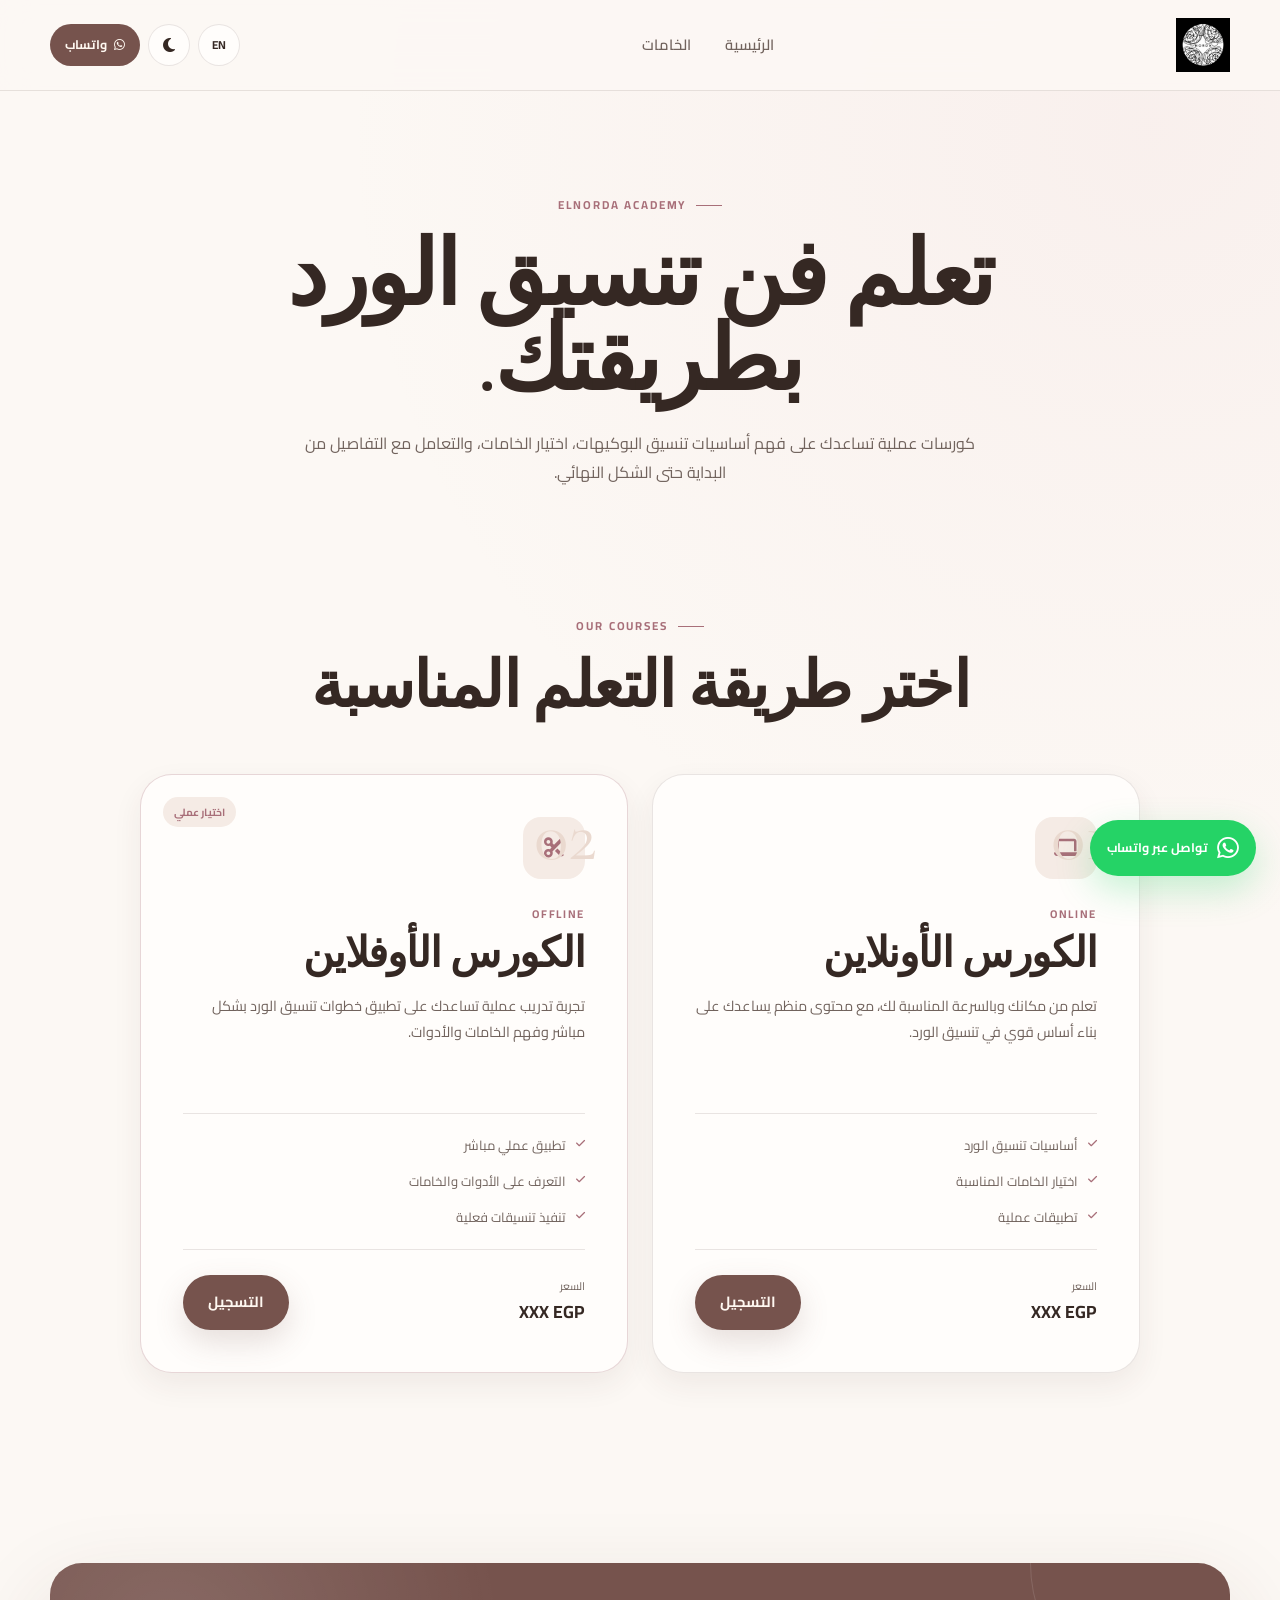
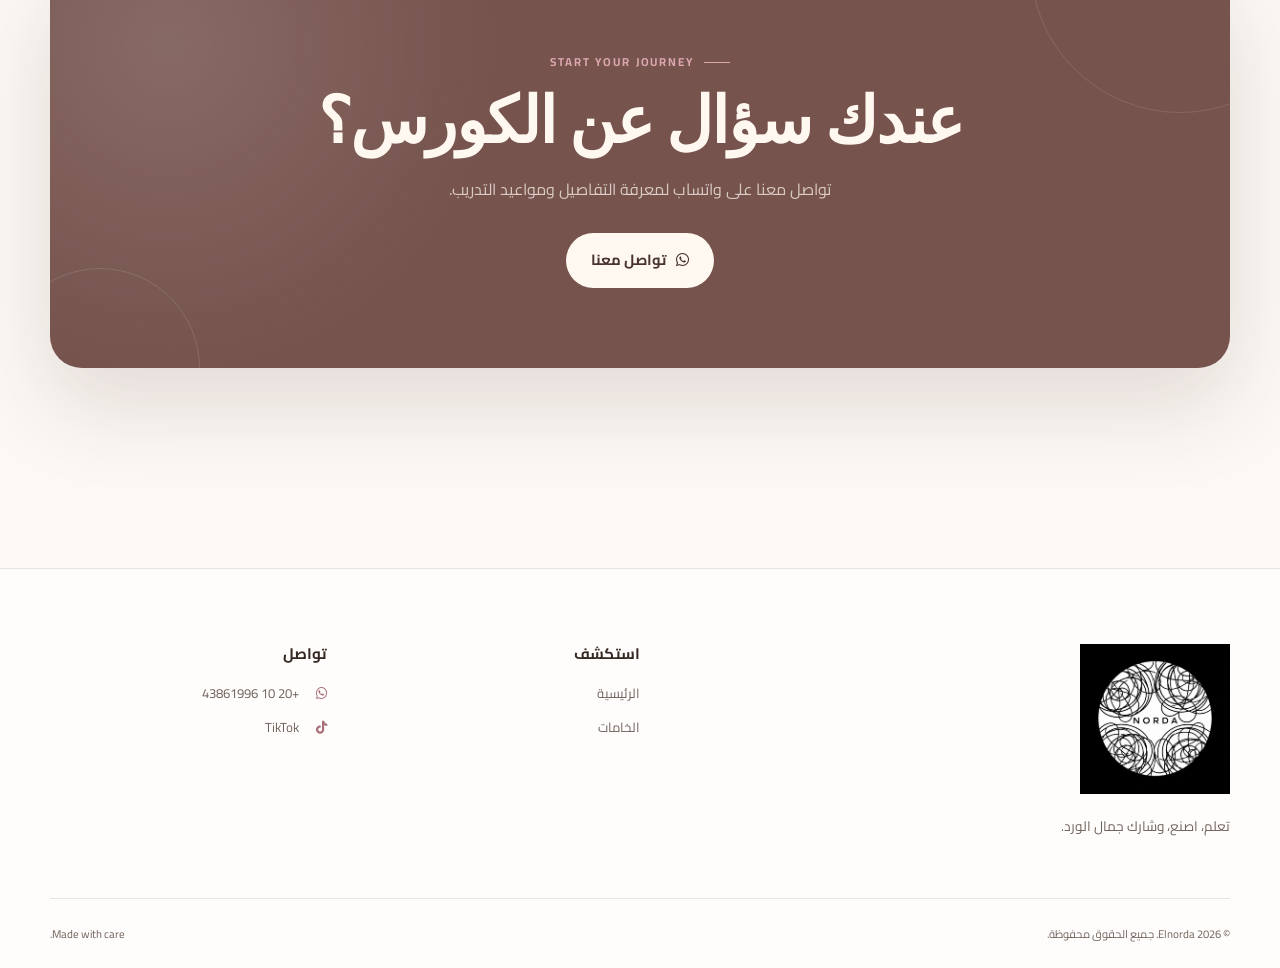
==== commit 340001f1: "Add files via upload" ====
--- a/courses.html
+++ b/courses.html
@@ -1,516 +1,724 @@
 <!DOCTYPE html>
-<html lang="ar" dir="rtl">
+<html lang="ar" dir="rtl" data-theme="light">
 <head>
-
     <meta charset="UTF-8">
 
+    <script>
+        (function () {
+            try {
+                const theme = localStorage.getItem("elnordaTheme") || "light";
+                const language = localStorage.getItem("elnordaLanguage") || "ar";
+
+                document.documentElement.dataset.theme = theme;
+                document.documentElement.lang = language;
+                document.documentElement.dir = language === "ar" ? "rtl" : "ltr";
+            } catch (error) {
+                document.documentElement.dataset.theme = "light";
+            }
+        })();
+    </script>
+
+    <meta name="viewport" content="width=device-width, initial-scale=1.0">
+
+    <title>Elnorda | Courses</title>
+
     <meta
-        name="viewport"
-        content="width=device-width, initial-scale=1.0"
+        name="description"
+        content="Elnorda courses — online and offline flower arrangement courses."
     >
 
-    <meta
-        name="theme-color"
-        content="#f7f0ea"
-    >
-
-    <title>Elnorda | Courses</title>
+    <meta name="theme-color" content="#8d625f">
 
     <link rel="preconnect" href="https://fonts.googleapis.com">
     <link rel="preconnect" href="https://fonts.gstatic.com" crossorigin>
 
     <link
-        href="https://fonts.googleapis.com/css2?family=Cairo:wght@400;500;600;700&family=Cormorant+Garamond:wght@500;600;700&display=swap"
+        href="https://fonts.googleapis.com/css2?family=Cairo:wght@400;500;600;700&family=Cormorant+Garamond:wght@400;500;600;700&display=swap"
         rel="stylesheet"
     >
 
     <link
         rel="stylesheet"
-        href="./css/style.css"
+        href="https://cdnjs.cloudflare.com/ajax/libs/font-awesome/6.5.2/css/all.min.css"
     >
 
+    <link rel="stylesheet" href="css/style.css">
 </head>
 
-<body class="inner-page">
+<body data-page="courses">
 
 <header class="site-header">
-
-    <div class="header-main container">
-
-        <a href="./index.html" class="brand">
-            <img
-                src="./png/logo.png"
-                alt="Elnorda"
-                class="brand-logo"
-            >
+    <div class="container header-inner">
+
+        <a class="brand" href="index.html" aria-label="Elnorda">
+            <img src="png/logo.png" alt="Elnorda">
         </a>
 
-
-        <nav class="main-nav">
+        <nav class="main-nav" aria-label="Main navigation">
 
             <a
-                href="./materials.html"
-                class="nav-link"
-                data-i18n="nav-materials"
+                href="index.html"
+                data-ar="الرئيسية"
+                data-en="Home"
+            >
+                الرئيسية
+            </a>
+
+            <a
+                href="materials.html"
+                data-ar="الخامات"
+                data-en="Materials"
             >
                 الخامات
             </a>
 
-            <a
-                href="./courses.html"
-                class="nav-link active"
-                data-i18n="nav-courses"
-            >
-                الكورسات
-            </a>
-
         </nav>
 
-
         <div class="header-actions">
 
             <button
-                class="icon-btn"
+                class="icon-button"
+                id="languageToggle"
+                type="button"
+                aria-label="Change language"
+            >
+                <span id="languageText">EN</span>
+            </button>
+
+            <button
+                class="icon-button"
                 id="themeToggle"
                 type="button"
-            >
-                <span id="themeIcon">☾</span>
+                aria-label="Change theme"
+            >
+                <i class="fa-solid fa-moon"></i>
             </button>
 
+            <a
+                class="header-whatsapp"
+                href="https://wa.me/201043861996"
+                target="_blank"
+                rel="noopener"
+            >
+                <i class="fa-brands fa-whatsapp"></i>
+
+                <span
+                    data-ar="واتساب"
+                    data-en="WhatsApp"
+                >
+                    واتساب
+                </span>
+            </a>
+
+        </div>
+
+    </div>
+</header>
+
+
+<main>
+
+    <section class="page-hero section">
+        <div class="container page-hero-inner reveal">
+
+            <span
+                class="eyebrow"
+                data-ar="ELNORDA ACADEMY"
+                data-en="ELNORDA ACADEMY"
+            >
+                ELNORDA ACADEMY
+            </span>
+
+            <h1
+                data-ar="تعلم فن تنسيق الورد بطريقتك."
+                data-en="Learn the art of flower arranging your way."
+            >
+                تعلم فن تنسيق الورد بطريقتك.
+            </h1>
+
+            <p
+                data-ar="كورسات عملية تساعدك على فهم أساسيات تنسيق البوكيهات، اختيار الخامات، والتعامل مع التفاصيل من البداية حتى الشكل النهائي."
+                data-en="Practical courses covering bouquet arrangement, material selection, and the details that take your work from the first step to the final result."
+            >
+                كورسات عملية تساعدك على فهم أساسيات تنسيق البوكيهات، اختيار الخامات، والتعامل مع التفاصيل من البداية حتى الشكل النهائي.
+            </p>
+
+        </div>
+    </section>
+
+
+    <section class="courses-section section">
+        <div class="container">
+
+            <div class="section-heading centered reveal">
+
+                <span
+                    class="eyebrow"
+                    data-ar="OUR COURSES"
+                    data-en="OUR COURSES"
+                >
+                    OUR COURSES
+                </span>
+
+                <h2
+                    data-ar="اختر طريقة التعلم المناسبة"
+                    data-en="Choose the learning format that suits you"
+                >
+                    اختر طريقة التعلم المناسبة
+                </h2>
+
+            </div>
+
+
+            <div class="courses-grid">
+
+                <!-- ONLINE -->
+                <article class="course-card reveal">
+
+                    <div class="course-number">01</div>
+
+                    <div class="course-icon">
+                        <i class="fa-solid fa-laptop"></i>
+                    </div>
+
+                    <span
+                        class="course-type"
+                        data-ar="ONLINE"
+                        data-en="ONLINE"
+                    >
+                        ONLINE
+                    </span>
+
+                    <h2
+                        data-ar="الكورس الأونلاين"
+                        data-en="Online Course"
+                    >
+                        الكورس الأونلاين
+                    </h2>
+
+                    <p
+                        data-ar="تعلم من مكانك وبالسرعة المناسبة لك، مع محتوى منظم يساعدك على بناء أساس قوي في تنسيق الورد."
+                        data-en="Learn from wherever you are at your own pace with structured content that builds a strong foundation in flower arranging."
+                    >
+                        تعلم من مكانك وبالسرعة المناسبة لك، مع محتوى منظم يساعدك على بناء أساس قوي في تنسيق الورد.
+                    </p>
+
+                    <ul class="course-list">
+
+                        <li>
+                            <i class="fa-solid fa-check"></i>
+
+                            <span
+                                data-ar="أساسيات تنسيق الورد"
+                                data-en="Flower arrangement basics"
+                            >
+                                أساسيات تنسيق الورد
+                            </span>
+                        </li>
+
+                        <li>
+                            <i class="fa-solid fa-check"></i>
+
+                            <span
+                                data-ar="اختيار الخامات المناسبة"
+                                data-en="Choosing the right materials"
+                            >
+                                اختيار الخامات المناسبة
+                            </span>
+                        </li>
+
+                        <li>
+                            <i class="fa-solid fa-check"></i>
+
+                            <span
+                                data-ar="تطبيقات عملية"
+                                data-en="Practical applications"
+                            >
+                                تطبيقات عملية
+                            </span>
+                        </li>
+
+                    </ul>
+
+                    <div class="course-footer">
+
+                        <div>
+                            <small
+                                data-ar="السعر"
+                                data-en="Price"
+                            >
+                                السعر
+                            </small>
+
+                            <strong>XXX EGP</strong>
+                        </div>
+
+                        <button
+                            class="btn btn-primary register-course"
+                            type="button"
+                            data-course-ar="الكورس الأونلاين"
+                            data-course-en="Online Course"
+                            data-ar="التسجيل"
+                            data-en="Register"
+                        >
+                            التسجيل
+                        </button>
+
+                    </div>
+
+                </article>
+
+
+                <!-- OFFLINE -->
+                <article class="course-card course-card-featured reveal">
+
+                    <div class="course-badge">
+                        <span
+                            data-ar="اختيار عملي"
+                            data-en="Hands-on"
+                        >
+                            اختيار عملي
+                        </span>
+                    </div>
+
+                    <div class="course-number">02</div>
+
+                    <div class="course-icon">
+                        <i class="fa-solid fa-scissors"></i>
+                    </div>
+
+                    <span
+                        class="course-type"
+                        data-ar="OFFLINE"
+                        data-en="OFFLINE"
+                    >
+                        OFFLINE
+                    </span>
+
+                    <h2
+                        data-ar="الكورس الأوفلاين"
+                        data-en="Offline Course"
+                    >
+                        الكورس الأوفلاين
+                    </h2>
+
+                    <p
+                        data-ar="تجربة تدريب عملية تساعدك على تطبيق خطوات تنسيق الورد بشكل مباشر وفهم الخامات والأدوات."
+                        data-en="A hands-on training experience where you practice flower arrangement techniques and work directly with materials and tools."
+                    >
+                        تجربة تدريب عملية تساعدك على تطبيق خطوات تنسيق الورد بشكل مباشر وفهم الخامات والأدوات.
+                    </p>
+
+                    <ul class="course-list">
+
+                        <li>
+                            <i class="fa-solid fa-check"></i>
+
+                            <span
+                                data-ar="تطبيق عملي مباشر"
+                                data-en="Hands-on practice"
+                            >
+                                تطبيق عملي مباشر
+                            </span>
+                        </li>
+
+                        <li>
+                            <i class="fa-solid fa-check"></i>
+
+                            <span
+                                data-ar="التعرف على الأدوات والخامات"
+                                data-en="Tools and materials"
+                            >
+                                التعرف على الأدوات والخامات
+                            </span>
+                        </li>
+
+                        <li>
+                            <i class="fa-solid fa-check"></i>
+
+                            <span
+                                data-ar="تنفيذ تنسيقات فعلية"
+                                data-en="Real arrangements"
+                            >
+                                تنفيذ تنسيقات فعلية
+                            </span>
+                        </li>
+
+                    </ul>
+
+                    <div class="course-footer">
+
+                        <div>
+                            <small
+                                data-ar="السعر"
+                                data-en="Price"
+                            >
+                                السعر
+                            </small>
+
+                            <strong>XXX EGP</strong>
+                        </div>
+
+                        <button
+                            class="btn btn-primary register-course"
+                            type="button"
+                            data-course-ar="الكورس الأوفلاين"
+                            data-course-en="Offline Course"
+                            data-ar="التسجيل"
+                            data-en="Register"
+                        >
+                            التسجيل
+                        </button>
+
+                    </div>
+
+                </article>
+
+            </div>
+
+        </div>
+    </section>
+
+
+    <section class="cta-section section">
+        <div class="container">
+
+            <div class="cta-card reveal">
+
+                <span
+                    class="eyebrow"
+                    data-ar="START YOUR JOURNEY"
+                    data-en="START YOUR JOURNEY"
+                >
+                    START YOUR JOURNEY
+                </span>
+
+                <h2
+                    data-ar="عندك سؤال عن الكورس؟"
+                    data-en="Have a question about the courses?"
+                >
+                    عندك سؤال عن الكورس؟
+
+                </h2>
+
+                <p
+                    data-ar="تواصل معنا على واتساب لمعرفة التفاصيل ومواعيد التدريب."
+                    data-en="Contact us on WhatsApp for course details and available schedules."
+                >
+                    تواصل معنا على واتساب لمعرفة التفاصيل ومواعيد التدريب.
+                </p>
+
+                <a
+                    class="btn btn-light"
+                    href="https://wa.me/201043861996"
+                    target="_blank"
+                    rel="noopener"
+                >
+                    <i class="fa-brands fa-whatsapp"></i>
+
+                    <span
+                        data-ar="تواصل معنا"
+                        data-en="Contact Us"
+                    >
+                        تواصل معنا
+                    </span>
+                </a>
+
+            </div>
+
+        </div>
+    </section>
+
+</main>
+
+
+<!-- COURSE MODAL -->
+<div
+    class="modal"
+    id="courseModal"
+    aria-hidden="true"
+    role="dialog"
+    aria-modal="true"
+    aria-labelledby="courseModalTitle"
+>
+    <div class="modal-overlay" data-close-modal></div>
+
+    <div class="modal-box">
+
+        <button
+            class="modal-close"
+            type="button"
+            data-close-modal
+            aria-label="Close"
+        >
+            <i class="fa-solid fa-xmark"></i>
+        </button>
+
+        <span
+            class="eyebrow"
+            data-ar="COURSE REGISTRATION"
+            data-en="COURSE REGISTRATION"
+        >
+            COURSE REGISTRATION
+        </span>
+
+        <h2
+            id="courseModalTitle"
+            data-ar="بيانات التسجيل"
+            data-en="Registration Details"
+        >
+            بيانات التسجيل
+        </h2>
+
+        <p
+            class="modal-description"
+            data-ar="أكمل البيانات وسنجهز لك رسالة التسجيل على واتساب."
+            data-en="Fill in your details and we will prepare your WhatsApp registration message."
+        >
+            أكمل البيانات وسنجهز لك رسالة التسجيل على واتساب.
+        </p>
+
+
+        <form id="courseForm">
+
+            <input type="hidden" id="selectedCourse">
+
+            <div class="form-group">
+
+                <label
+                    for="courseName"
+                    data-ar="الاسم"
+                    data-en="Name"
+                >
+                    الاسم
+                </label>
+
+                <input
+                    id="courseName"
+                    type="text"
+                    required
+                    data-placeholder-ar="اكتب الاسم"
+                    data-placeholder-en="Enter your name"
+                    placeholder="اكتب الاسم"
+                >
+
+            </div>
+
+
+            <div class="form-row">
+
+                <div class="form-group">
+
+                    <label
+                        for="courseAge"
+                        data-ar="العمر"
+                        data-en="Age"
+                    >
+                        العمر
+                    </label>
+
+                    <input
+                        id="courseAge"
+                        type="number"
+                        min="10"
+                        max="100"
+                        required
+                        data-placeholder-ar="العمر"
+                        data-placeholder-en="Age"
+                        placeholder="العمر"
+                    >
+
+                </div>
+
+
+                <div class="form-group">
+
+                    <label
+                        for="coursePhone"
+                        data-ar="رقم الهاتف"
+                        data-en="Phone"
+                    >
+                        رقم الهاتف
+                    </label>
+
+                    <input
+                        id="coursePhone"
+                        type="tel"
+                        required
+                        data-placeholder-ar="رقم الهاتف"
+                        data-placeholder-en="Phone number"
+                        placeholder="رقم الهاتف"
+                    >
+
+                </div>
+
+            </div>
+
+
+            <div class="form-group">
+
+                <label
+                    for="courseNotes"
+                    data-ar="ملاحظات"
+                    data-en="Notes"
+                >
+                    ملاحظات
+                </label>
+
+                <textarea
+                    id="courseNotes"
+                    rows="4"
+                    data-placeholder-ar="أي سؤال أو تفاصيل إضافية..."
+                    data-placeholder-en="Any questions or additional details..."
+                    placeholder="أي سؤال أو تفاصيل إضافية..."
+                ></textarea>
+
+            </div>
+
+
             <button
-                class="language-btn"
-                id="languageToggle"
-                type="button"
-            >
-                EN
+                class="btn btn-primary form-submit"
+                type="submit"
+            >
+
+                <i class="fa-brands fa-whatsapp"></i>
+
+                <span
+                    data-ar="إرسال التسجيل على واتساب"
+                    data-en="Send Registration on WhatsApp"
+                >
+                    إرسال التسجيل على واتساب
+                </span>
+
             </button>
+
+        </form>
+
+    </div>
+</div>
+
+
+<a
+    class="floating-whatsapp"
+    href="https://wa.me/201043861996"
+    target="_blank"
+    rel="noopener"
+    aria-label="WhatsApp"
+>
+    <i class="fa-brands fa-whatsapp"></i>
+
+    <span
+        data-ar="تواصل عبر واتساب"
+        data-en="Chat on WhatsApp"
+    >
+        تواصل عبر واتساب
+    </span>
+</a>
+
+
+<footer class="site-footer">
+
+    <div class="container footer-main">
+
+        <div class="footer-brand">
+
+            <img src="png/logo.png" alt="Elnorda">
+
+            <p
+                data-ar="تعلم، اصنع، وشارك جمال الورد."
+                data-en="Learn, create, and share the beauty of flowers."
+            >
+                تعلم، اصنع، وشارك جمال الورد.
+            </p>
+
+        </div>
+
+
+        <div class="footer-column">
+
+            <h3
+                data-ar="استكشف"
+                data-en="Explore"
+            >
+                استكشف
+            </h3>
+
+            <a
+                href="index.html"
+                data-ar="الرئيسية"
+                data-en="Home"
+            >
+                الرئيسية
+            </a>
+
+            <a
+                href="materials.html"
+                data-ar="الخامات"
+                data-en="Materials"
+            >
+                الخامات
+            </a>
+
+        </div>
+
+
+        <div class="footer-column">
+
+            <h3
+                data-ar="تواصل"
+                data-en="Contact"
+            >
+                تواصل
+            </h3>
 
             <a
                 href="https://wa.me/201043861996"
                 target="_blank"
                 rel="noopener"
-                class="header-whatsapp"
-            >
-                WhatsApp
+            >
+                <i class="fa-brands fa-whatsapp"></i>
+                +20 10 43861996
             </a>
 
-        </div>
-
-    </div>
-
-</header>
-
-
-<main>
-
-    <section class="page-hero">
-
-        <div class="container">
-
-            <span
-                class="section-kicker"
-                data-i18n="courses-kicker"
-            >
-                ELNORDA · ACADEMY
-            </span>
-
-
-            <h1 data-i18n="courses-title">
-                اتعلم فن تنسيق الزهور
-                <br>
-                بطريقة عملية وواضحة.
-            </h1>
-
-
-            <p data-i18n="courses-intro">
-                كورسات Elnorda مصممة لتبدأ من الأساسيات
-                وتتعلم خطوة بخطوة، أونلاين أو أوفلاين.
-            </p>
-
-        </div>
-
-    </section>
-
-
-    <section class="inner-content section">
-
-        <div class="container">
-
-            <div class="course-grid">
-
-                <article class="course-card reveal">
-
-                    <div class="course-top">
-
-                        <span class="course-number">
-                            01
-                        </span>
-
-                        <span class="course-mode">
-                            ONLINE
-                        </span>
-
-                    </div>
-
-
-                    <div class="course-symbol">
-                        ✦
-                    </div>
-
-
-                    <h2 data-i18n="online-title">
-                        Online Course
-                    </h2>
-
-
-                    <p data-i18n="online-text">
-                        تعلم من مكانك، بمحتوى منظم يساعدك
-                        على فهم أساسيات تنسيق الزهور
-                        وتطبيقها عمليًا.
-                    </p>
-
-
-                    <ul>
-
-                        <li data-i18n="online-feature-one">
-                            أساسيات تنسيق الزهور
-                        </li>
-
-                        <li data-i18n="online-feature-two">
-                            اختيار الألوان والخامات
-                        </li>
-
-                        <li data-i18n="online-feature-three">
-                            تطبيقات عملية
-                        </li>
-
-                    </ul>
-
-
-                    <div class="course-footer">
-
-                        <strong>
-                            XXX EGP
-                        </strong>
-
-                        <button
-                            class="btn btn-primary course-order"
-                            type="button"
-                            data-course="Online Course"
-                            data-i18n="course-register"
-                        >
-                            التسجيل في الكورس
-                        </button>
-
-                    </div>
-
-                </article>
-
-
-                <article class="course-card course-card-featured reveal">
-
-                    <div class="course-top">
-
-                        <span class="course-number">
-                            02
-                        </span>
-
-                        <span class="course-mode">
-                            OFFLINE
-                        </span>
-
-                    </div>
-
-
-                    <div class="course-symbol">
-                        ❋
-                    </div>
-
-
-                    <h2 data-i18n="offline-title">
-                        Offline Course
-                    </h2>
-
-
-                    <p data-i18n="offline-text">
-                        تجربة عملية داخل التدريب، مع شرح مباشر
-                        وتطبيق خطوة بخطوة على تنسيقات الزهور.
-                    </p>
-
-
-                    <ul>
-
-                        <li data-i18n="offline-feature-one">
-                            تدريب عملي مباشر
-                        </li>
-
-                        <li data-i18n="offline-feature-two">
-                            التعامل مع الخامات
-                        </li>
-
-                        <li data-i18n="offline-feature-three">
-                            تطبيق على أكثر من تصميم
-                        </li>
-
-                    </ul>
-
-
-                    <div class="course-footer">
-
-                        <strong>
-                            XXX EGP
-                        </strong>
-
-                        <button
-                            class="btn btn-primary course-order"
-                            type="button"
-                            data-course="Offline Course"
-                            data-i18n="course-register"
-                        >
-                            التسجيل في الكورس
-                        </button>
-
-                    </div>
-
-                </article>
-
-            </div>
-
-        </div>
-
-    </section>
-
-
-    <section class="cta-section section">
-
-        <div class="container">
-
-            <div class="cta-box reveal">
-
-                <span
-                    class="section-kicker"
-                    data-i18n="course-cta-kicker"
-                >
-                    START YOUR JOURNEY
-                </span>
-
-                <h2 data-i18n="course-cta-title">
-                    الكورس المناسب
-                    يبدأ بخطوة.
-                </h2>
-
-                <p data-i18n="course-cta-text">
-                    اختار نوع التدريب، وأرسل بيانات التسجيل
-                    ونكمل معاك التفاصيل على WhatsApp.
-                </p>
-
-            </div>
-
-        </div>
-
-    </section>
-
-</main>
-
-
-<footer class="site-footer">
-
-    <div class="container footer-inner">
-
-        <div class="footer-brand">
-
-            <img
-                src="./png/logo.png"
-                alt="Elnorda"
-            >
-
-            <p data-i18n="footer-text">
-                Flowers, details & beautiful moments.
-            </p>
-
-        </div>
-
-
-        <div class="footer-links">
-
             <a
-                href="./index.html"
-                data-i18n="nav-home"
-            >
-                الرئيسية
-            </a>
-
-            <a
-                href="./materials.html"
-                data-i18n="nav-materials"
-            >
-                الخامات
-            </a>
-
-            <a
-                href="https://wa.me/201043861996"
+                href="https://www.tiktok.com/@norda1022"
                 target="_blank"
                 rel="noopener"
             >
-                WhatsApp
+                <i class="fa-brands fa-tiktok"></i>
+                TikTok
             </a>
 
         </div>
 
-
-        <div class="footer-bottom">
-
-            <span>
-                © <span id="year"></span> Elnorda
+    </div>
+
+
+    <div class="container footer-bottom">
+
+        <span>
+            © <span id="currentYear"></span>
+            <span
+                data-ar="Elnorda. جميع الحقوق محفوظة."
+                data-en="Elnorda. All rights reserved."
+            >
+                Elnorda. جميع الحقوق محفوظة.
             </span>
-
-            <span data-i18n="footer-rights">
-                جميع الحقوق محفوظة
-            </span>
-
-        </div>
+        </span>
+
+        <span
+            data-ar="Made with care."
+            data-en="Made with care."
+        >
+            Made with care.
+        </span>
 
     </div>
 
 </footer>
 
 
-<div
-    class="modal"
-    id="courseModal"
-    aria-hidden="true"
->
-
-    <div
-        class="modal-overlay"
-        data-close-modal
-    ></div>
-
-
-    <div
-        class="modal-dialog"
-        role="dialog"
-        aria-modal="true"
-    >
-
-        <button
-            class="modal-close"
-            type="button"
-            data-close-modal
-        >
-            ×
-        </button>
-
-
-        <span
-            class="section-kicker"
-            data-i18n="course-modal-kicker"
-        >
-            COURSE REGISTRATION
-        </span>
-
-
-        <h2 data-i18n="course-modal-title">
-            بيانات التسجيل
-        </h2>
-
-
-        <p
-            class="modal-subtitle"
-            data-i18n="course-modal-text"
-        >
-            أكمل البيانات وسيتم إرسالها إلى WhatsApp.
-        </p>
-
-
-        <form id="courseForm">
-
-            <input
-                type="hidden"
-                id="selectedCourse"
-            >
-
-
-            <label>
-
-                <span data-i18n="form-name">
-                    الاسم
-                </span>
-
-                <input
-                    type="text"
-                    id="courseName"
-                    required
-                    placeholder="الاسم"
-                >
-
-            </label>
-
-
-            <label>
-
-                <span data-i18n="form-age">
-                    السن
-                </span>
-
-                <input
-                    type="number"
-                    id="courseAge"
-                    min="10"
-                    required
-                    placeholder="السن"
-                >
-
-            </label>
-
-
-            <label>
-
-                <span data-i18n="form-phone">
-                    رقم الهاتف
-                </span>
-
-                <input
-                    type="tel"
-                    id="coursePhone"
-                    required
-                    placeholder="01xxxxxxxxx"
-                >
-
-            </label>
-
-
-            <label>
-
-                <span data-i18n="form-note">
-                    ملاحظات
-                </span>
-
-                <textarea
-                    id="courseNote"
-                    rows="4"
-                    placeholder="أي تفاصيل إضافية..."
-                ></textarea>
-
-            </label>
-
-
-            <button
-                class="btn btn-primary modal-submit"
-                type="submit"
-                data-i18n="course-submit"
-            >
-                إرسال بيانات التسجيل
-            </button>
-
-        </form>
-
-    </div>
-
-</div>
-
-
-<script src="./js/main.js"></script>
+<script src="js/main.js" defer></script>
 
 </body>
 </html>
--- a/css/style.css
+++ b/css/style.css
@@ -1,66 +1,71 @@
 /* =========================================================
-   ELNORDA — PREMIUM FLOWER STUDIO
+   ELNORDA
+   Premium Flower Studio
    ========================================================= */
 
+
+/* =========================================================
+   ROOT
+   ========================================================= */
+
 :root {
-  --bg: #fcf8f4;
-  --surface: #fffdfb;
-  --surface-soft: #f5ebe5;
-  --surface-deep: #ead9d0;
-
-  --rose: #d99ca6;
-  --rose-deep: #ae6f7b;
-  --rose-soft: #efd1d5;
-
-  --brown: #352822;
-  --brown-soft: #59463e;
-  --muted: #7d6d65;
-
-  --cream: #fffaf6;
-  --white: #ffffff;
-
-  --border: rgba(71, 49, 41, 0.12);
-  --border-strong: rgba(71, 49, 41, 0.18);
-
-  --shadow-sm: 0 10px 30px rgba(74, 49, 40, 0.07);
-  --shadow-md: 0 20px 55px rgba(74, 49, 40, 0.10);
-  --shadow-lg: 0 35px 90px rgba(74, 49, 40, 0.14);
-
-  --radius-sm: 14px;
-  --radius-md: 24px;
-  --radius-lg: 38px;
-
-  --container: 1240px;
-
-  --font-ar: "Cairo", sans-serif;
-  --font-display: "Cormorant Garamond", serif;
-
-  --transition: 220ms ease;
-}
+    --bg: #fcf8f4;
+    --surface: #fffdfb;
+    --surface-soft: #f5ebe5;
+    --surface-deep: #ead9cf;
+
+    --text: #352823;
+    --text-soft: #71635d;
+
+    --rose: #dca7af;
+    --rose-deep: #a86f79;
+
+    --brown: #76534d;
+    --brown-deep: #49332e;
+
+    --cream: #fff8f1;
+    --gold: #b89668;
+
+    --border: rgba(74, 52, 44, 0.12);
+
+    --shadow-sm: 0 12px 30px rgba(72, 47, 39, 0.07);
+    --shadow-md: 0 24px 60px rgba(72, 47, 39, 0.10);
+    --shadow-lg: 0 35px 90px rgba(72, 47, 39, 0.15);
+
+    --radius-sm: 14px;
+    --radius-md: 22px;
+    --radius-lg: 32px;
+
+    --container: 1180px;
+
+    --transition: 220ms ease;
+}
+
 
 html[data-theme="dark"] {
-  --bg: #40332f;
-  --surface: #4a3a35;
-  --surface-soft: #55433d;
-  --surface-deep: #634e46;
-
-  --rose: #d89ba5;
-  --rose-deep: #e6b4bb;
-  --rose-soft: #71535a;
-
-  --brown: #fbf0e8;
-  --brown-soft: #ead9cf;
-  --muted: #d4c3b9;
-
-  --cream: #f9eee6;
-  --white: #ffffff;
-
-  --border: rgba(255, 241, 230, 0.12);
-  --border-strong: rgba(255, 241, 230, 0.20);
-
-  --shadow-sm: 0 10px 30px rgba(0, 0, 0, 0.10);
-  --shadow-md: 0 20px 55px rgba(0, 0, 0, 0.18);
-  --shadow-lg: 0 35px 90px rgba(0, 0, 0, 0.22);
+
+    --bg: #453834;
+    --surface: #51413c;
+    --surface-soft: #5b4842;
+    --surface-deep: #665149;
+
+    --text: #fff4eb;
+    --text-soft: #dacbc1;
+
+    --rose: #d89da7;
+    --rose-deep: #e5b6bd;
+
+    --brown: #d6b9a8;
+    --brown-deep: #eed8c8;
+
+    --cream: #f8ece1;
+    --gold: #d2b17e;
+
+    --border: rgba(255, 240, 228, 0.13);
+
+    --shadow-sm: 0 12px 30px rgba(0, 0, 0, 0.12);
+    --shadow-md: 0 24px 60px rgba(0, 0, 0, 0.18);
+    --shadow-lg: 0 35px 90px rgba(0, 0, 0, 0.25);
 }
 
 
@@ -71,170 +76,260 @@
 *,
 *::before,
 *::after {
-  box-sizing: border-box;
+    box-sizing: border-box;
 }
 
 html {
-  scroll-behavior: smooth;
+    scroll-behavior: smooth;
+    overflow-x: hidden;
 }
 
 body {
-  margin: 0;
-  min-width: 320px;
-  background: var(--bg);
-  color: var(--brown);
-  font-family: var(--font-ar);
-  line-height: 1.8;
-  overflow-x: hidden;
-  transition:
-    background-color 300ms ease,
-    color 300ms ease;
-}
-
-body,
+    margin: 0;
+    min-width: 320px;
+
+    background:
+        radial-gradient(
+            circle at 90% 5%,
+            rgba(220, 167, 175, 0.10),
+            transparent 30%
+        ),
+        var(--bg);
+
+    color: var(--text);
+
+    font-family: "Cairo", sans-serif;
+
+    line-height: 1.8;
+
+    overflow-x: hidden;
+
+    transition:
+        background-color 0.3s ease,
+        color 0.3s ease;
+}
+
+img {
+    display: block;
+    max-width: 100%;
+}
+
 button,
 input,
 textarea {
-  font-family: var(--font-ar);
-}
-
-button,
-input,
-textarea {
-  font: inherit;
+    font: inherit;
 }
 
 button {
-  cursor: pointer;
+    cursor: pointer;
 }
 
 a {
-  color: inherit;
-  text-decoration: none;
-}
-
-img {
-  display: block;
-  max-width: 100%;
+    color: inherit;
+    text-decoration: none;
 }
 
 ::selection {
-  background: var(--rose);
-  color: var(--brown);
+    background: var(--rose);
+    color: var(--brown-deep);
 }
 
 
 /* =========================================================
-   GLOBAL
+   CONTAINER
    ========================================================= */
 
 .container {
-  width: min(calc(100% - 40px), var(--container));
-  margin-inline: auto;
-}
+    width: min(
+        calc(100% - 40px),
+        var(--container)
+    );
+
+    margin-inline: auto;
+}
+
+
+/* =========================================================
+   TYPOGRAPHY
+   ========================================================= */
+
+h1,
+h2,
+h3,
+p {
+    margin-top: 0;
+}
+
+h1,
+h2,
+h3 {
+    color: var(--text);
+}
+
+h1,
+h2 {
+    font-family: "Cormorant Garamond", Georgia, serif;
+    font-weight: 600;
+    letter-spacing: -0.025em;
+}
+
+h1 {
+    font-size: clamp(3.5rem, 7vw, 6.8rem);
+    line-height: 0.95;
+}
+
+h2 {
+    font-size: clamp(2.5rem, 5vw, 4.5rem);
+    line-height: 1;
+}
+
+h3 {
+    line-height: 1.25;
+}
+
+p {
+    color: var(--text-soft);
+}
+
+
+/* =========================================================
+   SECTION
+   ========================================================= */
 
 .section {
-  padding: 120px 0;
-}
-
-.reveal {
-  opacity: 0;
-  transform: translateY(22px);
-  transition:
-    opacity 650ms ease,
-    transform 650ms ease;
-}
-
-.reveal.visible {
-  opacity: 1;
-  transform: translateY(0);
-}
-
-.section-label {
-  display: flex;
-  align-items: center;
-  gap: 14px;
-  color: var(--muted);
-  font-size: 11px;
-  font-weight: 700;
-  letter-spacing: 0.18em;
-  text-transform: uppercase;
-}
-
-.section-label span:first-child {
-  color: var(--rose-deep);
+    padding: 110px 0;
 }
 
 .section-heading {
-  display: grid;
-  grid-template-columns: 220px 1fr;
-  gap: 50px;
-  align-items: end;
-  margin-bottom: 55px;
+    display: flex;
+    align-items: flex-end;
+    justify-content: space-between;
+    gap: 40px;
+
+    margin-bottom: 55px;
+}
+
+.section-heading.centered {
+    display: block;
+    max-width: 760px;
+    margin-inline: auto;
+    text-align: center;
 }
 
 .section-heading h2 {
-  margin: 0 0 10px;
-  font-family: var(--font-display);
-  font-size: clamp(44px, 5vw, 72px);
-  line-height: 0.95;
-  font-weight: 600;
-  letter-spacing: -0.03em;
+    margin-bottom: 20px;
 }
 
 .section-heading p {
-  max-width: 620px;
-  margin: 0;
-  color: var(--muted);
-  font-size: 15px;
-}
+    max-width: 540px;
+    margin-bottom: 0;
+}
+
+.section-heading.centered p {
+    margin-inline: auto;
+}
+
+
+/* =========================================================
+   EYEBROW
+   ========================================================= */
+
+.eyebrow {
+    display: inline-flex;
+    align-items: center;
+    gap: 10px;
+
+    margin-bottom: 18px;
+
+    color: var(--rose-deep);
+
+    font-size: 0.72rem;
+    font-weight: 700;
+
+    letter-spacing: 0.16em;
+    text-transform: uppercase;
+}
+
+.eyebrow::before {
+    content: "";
+    width: 26px;
+    height: 1px;
+    background: currentColor;
+}
+
+
+/* =========================================================
+   BUTTONS
+   ========================================================= */
 
 .btn {
-  min-height: 56px;
-  display: inline-flex;
-  align-items: center;
-  justify-content: center;
-  gap: 12px;
-  padding: 0 23px;
-  border-radius: 999px;
-  border: 1px solid transparent;
-  font-size: 14px;
-  font-weight: 700;
-  transition:
-    transform var(--transition),
-    box-shadow var(--transition),
-    background var(--transition),
-    color var(--transition);
+    min-height: 54px;
+
+    display: inline-flex;
+    align-items: center;
+    justify-content: center;
+    gap: 10px;
+
+    padding: 13px 24px;
+
+    border: 1px solid transparent;
+    border-radius: 999px;
+
+    font-size: 0.92rem;
+    font-weight: 700;
+
+    transition:
+        transform var(--transition),
+        background-color var(--transition),
+        color var(--transition),
+        border-color var(--transition),
+        box-shadow var(--transition);
 }
 
 .btn:hover {
-  transform: translateY(-3px);
+    transform: translateY(-3px);
 }
 
 .btn-primary {
-  background: var(--brown);
-  color: var(--cream);
-  box-shadow: var(--shadow-sm);
+    background: var(--brown);
+    color: var(--cream);
+    box-shadow: 0 12px 30px rgba(118, 83, 77, 0.18);
 }
 
 .btn-primary:hover {
-  box-shadow: var(--shadow-md);
-}
-
-.btn-secondary {
-  background: transparent;
-  color: var(--brown);
-  border-color: var(--border-strong);
-}
-
-.btn-secondary i {
-  color: #25d366;
-  font-size: 18px;
+    background: var(--brown-deep);
+}
+
+.btn-outline {
+    border-color: var(--border);
+    color: var(--text);
+    background: transparent;
+}
+
+.btn-outline:hover {
+    background: var(--surface);
 }
 
 .btn-light {
-  background: var(--cream);
-  color: var(--brown);
+    background: var(--cream);
+    color: var(--brown-deep);
+}
+
+.text-button {
+    padding: 0;
+    border: 0;
+    background: none;
+
+    color: var(--rose-deep);
+
+    font-size: 0.9rem;
+    font-weight: 700;
+
+    transition: color var(--transition);
+}
+
+.text-button:hover {
+    color: var(--brown);
 }
 
 
@@ -243,151 +338,154 @@
    ========================================================= */
 
 .site-header {
-  position: sticky;
-  top: 0;
-  z-index: 1000;
-  background: color-mix(in srgb, var(--bg) 92%, transparent);
-  border-bottom: 1px solid var(--border);
-  backdrop-filter: blur(18px);
+    position: relative;
+    z-index: 20;
+
+    width: 100%;
+
+    background: color-mix(
+        in srgb,
+        var(--bg) 88%,
+        transparent
+    );
+
+    border-bottom: 1px solid var(--border);
+
+    backdrop-filter: blur(16px);
 }
 
 .header-inner {
-  min-height: 86px;
-  display: grid;
-  grid-template-columns: auto 1fr auto;
-  align-items: center;
-  gap: 40px;
+    min-height: 90px;
+
+    display: grid;
+    grid-template-columns: auto 1fr auto;
+    align-items: center;
+
+    gap: 35px;
 }
 
 .brand {
-  display: inline-flex;
-  align-items: center;
-  gap: 12px;
-  min-width: 0;
-}
-
-.brand-logo {
-  width: 52px;
-  height: 52px;
-  display: grid;
-  place-items: center;
-  overflow: hidden;
-  border-radius: 50%;
-  background: var(--surface);
-  border: 1px solid var(--border);
-}
-
-.brand-logo img {
-  width: 100%;
-  height: 100%;
-  object-fit: contain;
-}
-
-.brand-copy {
-  display: grid;
-  line-height: 1.05;
-}
-
-.brand-copy strong {
-  font-family: var(--font-display);
-  font-size: 25px;
-  letter-spacing: 0.08em;
-}
-
-.brand-copy small {
-  margin-top: 5px;
-  color: var(--muted);
-  font-size: 8px;
-  letter-spacing: 0.18em;
+    display: inline-flex;
+    align-items: center;
+
+    min-width: 0;
+}
+
+.brand img {
+    width: auto;
+    height: 54px;
+
+    object-fit: contain;
 }
 
 .main-nav {
-  display: flex;
-  justify-content: center;
-  align-items: center;
-  gap: 42px;
+    display: flex;
+    justify-content: center;
+    align-items: center;
+    gap: 34px;
+
+    min-width: 0;
 }
 
 .main-nav a {
-  position: relative;
-  padding: 8px 0;
-  color: var(--muted);
-  font-size: 13px;
-  font-weight: 700;
-  white-space: nowrap;
-  transition: color var(--transition);
+    position: relative;
+
+    padding: 8px 0;
+
+    color: var(--text-soft);
+
+    font-size: 0.92rem;
+    font-weight: 600;
+
+    white-space: nowrap;
+
+    transition:
+        color var(--transition);
 }
 
 .main-nav a::after {
-  content: "";
-  position: absolute;
-  right: 0;
-  bottom: 0;
-  width: 0;
-  height: 1px;
-  background: var(--rose-deep);
-  transition: width var(--transition);
+    content: "";
+
+    position: absolute;
+    bottom: 0;
+    right: 0;
+
+    width: 0;
+    height: 1px;
+
+    background: var(--rose-deep);
+
+    transition: width var(--transition);
 }
 
 .main-nav a:hover {
-  color: var(--brown);
+    color: var(--text);
 }
 
 .main-nav a:hover::after {
-  width: 100%;
+    width: 100%;
 }
 
 .header-actions {
-  display: flex;
-  align-items: center;
-  gap: 9px;
-}
-
-.icon-button,
-.language-button {
-  width: 40px;
-  height: 40px;
-  display: grid;
-  place-items: center;
-  border: 1px solid var(--border);
-  border-radius: 50%;
-  background: var(--surface);
-  color: var(--brown);
-  transition: transform var(--transition), border-color var(--transition);
-}
-
-.icon-button:hover,
-.language-button:hover {
-  transform: translateY(-2px);
-  border-color: var(--rose-deep);
-}
-
-.language-button {
-  font-size: 10px;
-  font-weight: 800;
+    display: flex;
+    align-items: center;
+    justify-content: flex-end;
+    gap: 8px;
+}
+
+.icon-button {
+    width: 42px;
+    height: 42px;
+
+    display: inline-flex;
+    align-items: center;
+    justify-content: center;
+
+    border: 1px solid var(--border);
+    border-radius: 50%;
+
+    background: var(--surface);
+
+    color: var(--text);
+
+    transition:
+        transform var(--transition),
+        background-color var(--transition);
+}
+
+.icon-button:hover {
+    transform: translateY(-2px);
+    background: var(--surface-soft);
+}
+
+#languageText {
+    font-size: 0.72rem;
+    font-weight: 700;
 }
 
 .header-whatsapp {
-  min-height: 42px;
-  display: inline-flex;
-  align-items: center;
-  gap: 8px;
-  padding: 0 15px;
-  border-radius: 999px;
-  background: #25d366;
-  color: #ffffff;
-  font-size: 12px;
-  font-weight: 800;
-  box-shadow: 0 8px 22px rgba(37, 211, 102, 0.18);
-  transition: transform var(--transition);
+    min-height: 42px;
+
+    display: inline-flex;
+    align-items: center;
+    justify-content: center;
+    gap: 7px;
+
+    padding: 8px 15px;
+
+    border-radius: 999px;
+
+    background: var(--brown);
+    color: var(--cream);
+
+    font-size: 0.78rem;
+    font-weight: 700;
+
+    transition: transform var(--transition);
 }
 
 .header-whatsapp:hover {
-  transform: translateY(-2px);
-}
-
-.header-whatsapp i {
-  font-size: 19px;
+    transform: translateY(-2px);
 }
 
 
@@ -396,379 +494,385 @@
    ========================================================= */
 
 .hero {
-  position: relative;
-  min-height: calc(100vh - 86px);
-  display: flex;
-  align-items: center;
-  overflow: hidden;
-  padding: 70px 0 100px;
+    padding-top: 75px;
+    padding-bottom: 100px;
 }
 
 .hero-grid {
-  position: relative;
-  z-index: 2;
-  display: grid;
-  grid-template-columns: 1.05fr 0.95fr;
-  align-items: center;
-  gap: 80px;
+    min-height: 620px;
+
+    display: grid;
+    grid-template-columns: 1.02fr 0.98fr;
+    align-items: center;
+
+    gap: 75px;
+}
+
+[dir="ltr"] .hero-grid {
+    grid-template-columns: 0.98fr 1.02fr;
 }
 
 .hero-content {
-  max-width: 650px;
-}
-
-.eyebrow {
-  display: flex;
-  align-items: center;
-  gap: 10px;
-  margin-bottom: 24px;
-  color: var(--rose-deep);
-  font-size: 10px;
-  font-weight: 800;
-  letter-spacing: 0.20em;
-}
-
-.eyebrow span:first-child,
-.eyebrow span:last-child {
-  width: 30px;
-  height: 1px;
-  background: var(--rose-deep);
-}
-
-.hero h1 {
-  margin: 0;
-  font-family: var(--font-display);
-  font-size: clamp(62px, 8vw, 112px);
-  font-weight: 600;
-  line-height: 0.87;
-  letter-spacing: -0.045em;
-}
-
-.hero h1 em {
-  color: var(--rose-deep);
-  font-style: italic;
-}
-
-.hero-description {
-  max-width: 550px;
-  margin: 35px 0 28px;
-  color: var(--muted);
-  font-size: 16px;
-  line-height: 2;
-}
-
-.hero-actions {
-  display: flex;
-  flex-wrap: wrap;
-  gap: 12px;
+    max-width: 650px;
+}
+
+.hero-content h1 {
+    max-width: 720px;
+    margin-bottom: 28px;
+}
+
+.hero-content > p {
+    max-width: 600px;
+
+    margin-bottom: 34px;
+
+    font-size: 1.02rem;
+    line-height: 2;
+}
+
+.hero-buttons {
+    display: flex;
+    align-items: center;
+    gap: 12px;
+
+    flex-wrap: wrap;
 }
 
 .hero-note {
-  display: flex;
-  align-items: center;
-  gap: 9px;
-  margin-top: 23px;
-  color: var(--muted);
-  font-size: 11px;
-}
-
-.hero-note i {
-  color: var(--rose-deep);
+    display: flex;
+    align-items: center;
+    gap: 12px;
+
+    margin-top: 32px;
+
+    color: var(--text-soft);
+
+    font-size: 0.78rem;
+}
+
+.note-line {
+    width: 40px;
+    height: 1px;
+    background: var(--rose-deep);
 }
 
 .hero-visual {
-  display: flex;
-  justify-content: center;
+    display: flex;
+    justify-content: center;
 }
 
 .hero-frame {
-  position: relative;
-  width: min(100%, 510px);
-  aspect-ratio: 0.82;
-  padding: 22px;
-  overflow: hidden;
-  background:
-    radial-gradient(circle at 30% 20%, rgba(255,255,255,.8), transparent 24%),
-    linear-gradient(145deg, var(--surface-soft), var(--surface-deep));
-  border: 1px solid var(--border);
-  border-radius: 180px 180px 35px 35px;
-  box-shadow: var(--shadow-lg);
-}
-
-.hero-frame::before {
-  content: "";
-  position: absolute;
-  inset: 18px;
-  border: 1px solid rgba(255,255,255,.4);
-  border-radius: 165px 165px 24px 24px;
-  pointer-events: none;
-}
-
-.hero-frame-top,
-.hero-frame-bottom {
-  position: absolute;
-  z-index: 5;
-  left: 34px;
-  right: 34px;
-  display: flex;
-  align-items: center;
-  justify-content: space-between;
-  color: var(--brown-soft);
-  font-size: 8px;
-  font-weight: 800;
-  letter-spacing: 0.15em;
-}
-
-.hero-frame-top {
-  top: 34px;
-}
-
-.hero-frame-bottom {
-  bottom: 28px;
-}
-
-.flower-art {
-  position: absolute;
-  inset: 50px 25px 55px;
-  overflow: hidden;
-  border-radius: 145px 145px 20px 20px;
-  background:
-    radial-gradient(circle at 30% 25%, rgba(255,255,255,.7), transparent 20%),
-    linear-gradient(160deg, #ead9d0, #d7bbb1);
+    position: relative;
+
+    width: min(100%, 510px);
+    aspect-ratio: 0.82;
+
+    padding: 15px;
+
+    background: var(--surface);
+
+    border: 1px solid var(--border);
+
+    border-radius: 260px 260px 36px 36px;
+
+    box-shadow: var(--shadow-lg);
+}
+
+.hero-image-placeholder {
+    position: relative;
+
+    width: 100%;
+    height: 100%;
+
+    overflow: hidden;
+
+    border-radius: 235px 235px 25px 25px;
+
+    background:
+        radial-gradient(
+            circle at 35% 25%,
+            rgba(255, 255, 255, 0.85),
+            transparent 28%
+        ),
+        linear-gradient(
+            145deg,
+            var(--surface-soft),
+            var(--surface-deep)
+        );
+}
+
+.hero-image-placeholder::before {
+    content: "";
+
+    position: absolute;
+    inset: 0;
+
+    background:
+        radial-gradient(
+            circle at 75% 65%,
+            rgba(220, 167, 175, 0.35),
+            transparent 30%
+        ),
+        radial-gradient(
+            circle at 20% 75%,
+            rgba(184, 150, 104, 0.18),
+            transparent 28%
+        );
+}
+
+.hero-logo-mark {
+    position: absolute;
+    left: 50%;
+    bottom: 11%;
+
+    width: 180px;
+
+    transform: translateX(-50%);
+
+    padding: 15px;
+
+    background: rgba(255, 253, 251, 0.68);
+
+    border: 1px solid rgba(255, 255, 255, 0.65);
+
+    border-radius: 20px;
+
+    backdrop-filter: blur(12px);
+
+    box-shadow: var(--shadow-md);
+}
+
+.hero-logo-mark img {
+    width: 100%;
+    height: auto;
+}
+
+.floral-art {
+    position: absolute;
+    inset: 0;
 }
 
 .stem {
-  position: absolute;
-  bottom: 0;
-  left: 50%;
-  width: 3px;
-  height: 73%;
-  border-radius: 999px;
-  background: #75665b;
-  transform-origin: bottom;
-}
-
-.stem-one {
-  transform: translateX(-50%) rotate(-21deg);
-}
-
-.stem-two {
-  transform: translateX(-50%) rotate(4deg);
-}
-
-.stem-three {
-  transform: translateX(-50%) rotate(25deg);
+    position: absolute;
+    bottom: 15%;
+    left: 50%;
+
+    width: 3px;
+    height: 62%;
+
+    transform-origin: bottom;
+
+    background: rgba(91, 104, 78, 0.58);
+
+    border-radius: 999px;
+}
+
+.stem-1 {
+    transform: rotate(-20deg);
+}
+
+.stem-2 {
+    transform: rotate(5deg);
+}
+
+.stem-3 {
+    transform: rotate(23deg);
 }
 
 .flower {
-  position: absolute;
-  width: 115px;
-  height: 115px;
-  animation: flowerFloat 6s ease-in-out infinite;
-}
-
-.flower span {
-  position: absolute;
-  top: 50%;
-  left: 50%;
-  width: 53px;
-  height: 76px;
-  border-radius: 70% 30% 70% 30%;
-  background: rgba(250, 225, 226, .92);
-  transform-origin: 0 0;
-}
-
-.flower span:nth-child(1) {
-  transform: translate(-50%, -50%) rotate(0deg);
-}
-
-.flower span:nth-child(2) {
-  transform: translate(-50%, -50%) rotate(72deg);
-}
-
-.flower span:nth-child(3) {
-  transform: translate(-50%, -50%) rotate(144deg);
-}
-
-.flower span:nth-child(4) {
-  transform: translate(-50%, -50%) rotate(216deg);
-}
-
-.flower span:nth-child(5) {
-  transform: translate(-50%, -50%) rotate(288deg);
-}
-
-.flower::after {
-  content: "";
-  position: absolute;
-  top: 50%;
-  left: 50%;
-  width: 23px;
-  height: 23px;
-  transform: translate(-50%, -50%);
-  border-radius: 50%;
-  background: #b98877;
-}
-
-.flower-one {
-  top: 16%;
-  left: 15%;
-}
-
-.flower-two {
-  top: 10%;
-  right: 12%;
-  transform: scale(.82);
-  animation-delay: -2s;
-}
-
-.flower-three {
-  top: 38%;
-  left: 42%;
-  transform: scale(1.12);
-  animation-delay: -4s;
-}
-
-.bouquet-wrap {
-  position: absolute;
-  bottom: -15px;
-  left: 50%;
-  width: 225px;
-  height: 220px;
-  transform: translateX(-50%);
-  background:
-    linear-gradient(145deg, rgba(250,239,232,.92), rgba(193,157,142,.95));
-  clip-path: polygon(10% 0, 90% 0, 72% 100%, 28% 100%);
-  box-shadow: 0 -20px 50px rgba(80, 50, 40, .10);
-}
-
-.hero-decoration {
-  position: absolute;
-  border-radius: 50%;
-  border: 1px solid var(--border);
-  pointer-events: none;
-}
-
-.hero-decoration-one {
-  width: 420px;
-  height: 420px;
-  left: -180px;
-  top: 12%;
-}
-
-.hero-decoration-two {
-  width: 620px;
-  height: 620px;
-  right: -310px;
-  bottom: -250px;
+    position: absolute;
+
+    width: 75px;
+    height: 75px;
+
+    border-radius: 50%;
+
+    background:
+        radial-gradient(
+            circle,
+            var(--gold) 0 13%,
+            transparent 14%
+        ),
+        radial-gradient(
+            circle at 50% 10%,
+            var(--rose) 0 26%,
+            transparent 27%
+        ),
+        radial-gradient(
+            circle at 90% 50%,
+            var(--rose) 0 26%,
+            transparent 27%
+        ),
+        radial-gradient(
+            circle at 50% 90%,
+            var(--rose) 0 26%,
+            transparent 27%
+        ),
+        radial-gradient(
+            circle at 10% 50%,
+            var(--rose) 0 26%,
+            transparent 27%
+        );
+}
+
+.flower-1 {
+    top: 18%;
+    left: 25%;
+}
+
+.flower-2 {
+    top: 13%;
+    right: 19%;
+    transform: scale(0.8);
+}
+
+.flower-3 {
+    top: 31%;
+    left: 46%;
+    transform: scale(0.62);
+}
+
+.leaf {
+    position: absolute;
+
+    width: 90px;
+    height: 45px;
+
+    border-radius: 100% 0 100% 0;
+
+    background: rgba(92, 105, 79, 0.35);
+}
+
+.leaf-1 {
+    left: 17%;
+    bottom: 28%;
+    transform: rotate(-22deg);
+}
+
+.leaf-2 {
+    right: 17%;
+    bottom: 30%;
+    transform: rotate(28deg) scaleX(-1);
+}
+
+.leaf-3 {
+    left: 43%;
+    bottom: 24%;
+    transform: rotate(-5deg);
+}
+
+.hero-caption {
+    position: absolute;
+    right: -25px;
+    bottom: 50px;
+
+    display: flex;
+    align-items: center;
+    gap: 10px;
+
+    padding: 12px 16px;
+
+    background: var(--surface);
+
+    border: 1px solid var(--border);
+
+    border-radius: 999px;
+
+    box-shadow: var(--shadow-sm);
+
+    font-size: 0.75rem;
+}
+
+.hero-caption span:first-child {
+    color: var(--rose-deep);
+    font-weight: 700;
 }
 
 
 /* =========================================================
-   INTRO
+   INTRO / VALUES
    ========================================================= */
 
 .intro {
-  background: var(--surface);
-  border-top: 1px solid var(--border);
-  border-bottom: 1px solid var(--border);
-}
-
-.intro-grid {
-  display: grid;
-  grid-template-columns: 220px 1fr;
-  gap: 60px;
-}
-
-.intro-content {
-  max-width: 850px;
-}
-
-.intro-content h2 {
-  margin: 0 0 28px;
-  font-family: var(--font-display);
-  font-size: clamp(48px, 6vw, 78px);
-  line-height: .95;
-  font-weight: 600;
-  letter-spacing: -.035em;
-}
-
-.intro-content h2 em {
-  color: var(--rose-deep);
-  font-style: italic;
-}
-
-.intro-content p {
-  max-width: 680px;
-  margin: 0;
-  color: var(--muted);
-  font-size: 16px;
-  line-height: 2;
-}
-
-
-/* =========================================================
-   VALUES
-   ========================================================= */
-
-.values {
-  padding: 80px 0;
-  background: var(--surface-soft);
+    background: var(--surface);
+    border-top: 1px solid var(--border);
+    border-bottom: 1px solid var(--border);
 }
 
 .values-grid {
-  display: grid;
-  grid-template-columns: repeat(3, 1fr);
-  gap: 18px;
+    display: grid;
+    grid-template-columns: repeat(3, 1fr);
+
+    gap: 20px;
 }
 
 .value-card {
-  position: relative;
-  min-height: 300px;
-  padding: 34px;
-  overflow: hidden;
-  border: 1px solid var(--border);
-  border-radius: var(--radius-md);
-  background: var(--surface);
-  box-shadow: var(--shadow-sm);
+    position: relative;
+
+    padding: 34px;
+
+    min-height: 300px;
+
+    background: var(--surface);
+
+    border: 1px solid var(--border);
+    border-radius: var(--radius-md);
+
+    box-shadow: var(--shadow-sm);
+
+    overflow: hidden;
+
+    transition:
+        transform var(--transition),
+        box-shadow var(--transition);
+}
+
+.value-card:hover {
+    transform: translateY(-7px);
+    box-shadow: var(--shadow-md);
 }
 
 .value-number {
-  position: absolute;
-  top: 22px;
-  left: 25px;
-  color: var(--rose-deep);
-  font-family: var(--font-display);
-  font-size: 18px;
+    position: absolute;
+    top: 22px;
+    left: 25px;
+
+    color: var(--surface-deep);
+
+    font-family: "Cormorant Garamond", serif;
+
+    font-size: 4rem;
+    line-height: 1;
 }
 
 .value-icon {
-  width: 52px;
-  height: 52px;
-  display: grid;
-  place-items: center;
-  margin-bottom: 30px;
-  border-radius: 50%;
-  background: var(--rose-soft);
-  color: var(--rose-deep);
-}
-
-.value-icon i {
-  font-size: 18px;
+    width: 52px;
+    height: 52px;
+
+    display: flex;
+    align-items: center;
+    justify-content: center;
+
+    margin-bottom: 28px;
+
+    border-radius: 50%;
+
+    background: var(--surface-soft);
+    color: var(--rose-deep);
+
+    font-size: 1.15rem;
 }
 
 .value-card h3 {
-  margin: 0 0 12px;
-  font-family: var(--font-display);
-  font-size: 31px;
-  font-weight: 600;
+    margin-bottom: 12px;
+
+    font-size: 1.15rem;
 }
 
 .value-card p {
-  margin: 0;
-  color: var(--muted);
-  font-size: 13px;
-  line-height: 1.9;
+    margin-bottom: 0;
+
+    font-size: 0.88rem;
 }
 
 
@@ -776,528 +880,983 @@
    PRODUCTS
    ========================================================= */
 
-.products {
-  background: var(--bg);
-}
-
-.product-grid {
-  display: grid;
-  grid-template-columns: repeat(2, minmax(0, 1fr));
-  gap: 24px;
+.products-grid {
+    display: grid;
+    grid-template-columns: repeat(4, minmax(0, 1fr));
+    gap: 18px;
 }
 
 .product-card {
-  overflow: hidden;
-  border: 1px solid var(--border);
-  border-radius: var(--radius-lg);
-  background: var(--surface);
-  box-shadow: var(--shadow-sm);
-  transition:
-    transform 300ms ease,
-    box-shadow 300ms ease;
+    min-width: 0;
+
+    overflow: hidden;
+
+    background: var(--surface);
+
+    border: 1px solid var(--border);
+    border-radius: var(--radius-md);
+
+    box-shadow: var(--shadow-sm);
+
+    transition:
+        transform var(--transition),
+        box-shadow var(--transition);
 }
 
 .product-card:hover {
-  transform: translateY(-7px);
-  box-shadow: var(--shadow-md);
+    transform: translateY(-7px);
+    box-shadow: var(--shadow-md);
 }
 
 .product-image {
-  position: relative;
-  height: 390px;
-  overflow: hidden;
-  background: var(--surface-soft);
-}
-
-.product-image-one {
-  background:
-    radial-gradient(circle at 30% 20%, rgba(255,255,255,.9), transparent 20%),
-    linear-gradient(140deg, #ead8d0, #cdaea3);
-}
-
-.product-image-two {
-  background:
-    radial-gradient(circle at 65% 30%, rgba(255,255,255,.9), transparent 18%),
-    linear-gradient(140deg, #eee3dc, #d8c8c0);
-}
-
-.product-image-three {
-  background:
-    radial-gradient(circle at 30% 30%, rgba(255,255,255,.8), transparent 18%),
-    linear-gradient(140deg, #d8c7c0, #b8998f);
-}
-
-.product-image-four {
-  background:
-    radial-gradient(circle at 70% 25%, rgba(255,255,255,.75), transparent 20%),
-    linear-gradient(140deg, #e4d5ca, #c3a69b);
-}
-
-.product-number {
-  position: absolute;
-  top: 24px;
-  left: 27px;
-  color: rgba(53,40,34,.55);
-  font-family: var(--font-display);
-  font-size: 18px;
-}
-
-.product-tag {
-  position: absolute;
-  top: 22px;
-  right: 22px;
-  padding: 7px 12px;
-  border-radius: 999px;
-  background: rgba(255,255,255,.65);
-  color: var(--brown);
-  backdrop-filter: blur(10px);
-  font-size: 9px;
-  font-weight: 800;
-}
-
-.mini-bouquet {
-  position: absolute;
-  left: 50%;
-  bottom: 18%;
-  width: 180px;
-  height: 190px;
-  transform: translateX(-50%);
-}
-
-.mini-bouquet::after {
-  content: "";
-  position: absolute;
-  left: 50%;
-  bottom: 0;
-  width: 130px;
-  height: 150px;
-  transform: translateX(-50%);
-  clip-path: polygon(10% 0, 90% 0, 70% 100%, 30% 100%);
-  background: #f2e6df;
-}
-
-.mini-flower {
-  position: absolute;
-  z-index: 2;
-  width: 68px;
-  height: 68px;
-  border-radius: 50%;
-  background:
-    radial-gradient(circle, #b98779 0 13%, transparent 14%),
-    conic-gradient(
-      #f9e3e3 0 12%,
-      transparent 12% 20%,
-      #f9e3e3 20% 32%,
-      transparent 32% 40%,
-      #f9e3e3 40% 52%,
-      transparent 52% 60%,
-      #f9e3e3 60% 72%,
-      transparent 72% 80%,
-      #f9e3e3 80% 92%,
-      transparent 92%
-    );
-}
-
-.mini-flower:nth-child(1) {
-  top: 5px;
-  left: 35px;
-}
-
-.mini-flower.small {
-  top: 30px;
-  right: 15px;
-  transform: scale(.75);
-}
-
-.mini-flower.tiny {
-  top: 50px;
-  left: 8px;
-  transform: scale(.58);
-}
-
-.baby-breath {
-  position: absolute;
-  inset: 15% 20%;
-}
-
-.baby-breath::after {
-  content: "";
-  position: absolute;
-  left: 50%;
-  bottom: 0;
-  width: 150px;
-  height: 210px;
-  transform: translateX(-50%);
-  clip-path: polygon(12% 0, 88% 0, 70% 100%, 30% 100%);
-  background: rgba(246,238,231,.95);
-}
-
-.baby-breath i {
-  position: absolute;
-  z-index: 3;
-  width: 20px;
-  height: 20px;
-  border-radius: 50%;
-  background: #fffaf4;
-  box-shadow: 0 0 0 7px rgba(255,255,255,.12);
-}
-
-.baby-breath i:nth-child(1) {
-  top: 10%;
-  left: 20%;
-}
-
-.baby-breath i:nth-child(2) {
-  top: 2%;
-  left: 45%;
-}
-
-.baby-breath i:nth-child(3) {
-  top: 15%;
-  right: 18%;
-}
-
-.baby-breath i:nth-child(4) {
-  top: 32%;
-  left: 8%;
-}
-
-.baby-breath i:nth-child(5) {
-  top: 35%;
-  right: 5%;
-}
-
-.baby-breath i:nth-child(6) {
-  top: 45%;
-  left: 35%;
-}
-
-.baby-breath i:nth-child(7) {
-  top: 50%;
-  right: 30%;
-}
-
-.custom-art {
-  position: absolute;
-  inset: 20% 15%;
-}
-
-.custom-art div {
-  position: absolute;
-  width: 130px;
-  height: 180px;
-  border-radius: 80% 20% 70% 30%;
-  background: rgba(242, 214, 215, .75);
-}
-
-.custom-art div:nth-child(1) {
-  left: 15%;
-  top: 10%;
-  transform: rotate(-30deg);
-}
-
-.custom-art div:nth-child(2) {
-  right: 10%;
-  top: 5%;
-  transform: rotate(30deg);
-}
-
-.custom-art div:nth-child(3) {
-  left: 30%;
-  bottom: 5%;
-  transform: rotate(10deg);
-}
-
-.custom-art div:nth-child(4) {
-  right: 25%;
-  bottom: 10%;
-  transform: rotate(-20deg);
-}
-
-.decor-art {
-  position: absolute;
-  inset: 15%;
-}
-
-.decor-art span {
-  position: absolute;
-  width: 95px;
-  height: 95px;
-  border-radius: 70% 30% 70% 30%;
-  background: rgba(248, 225, 223, .82);
-}
-
-.decor-art span:nth-child(1) {
-  left: 10%;
-  top: 10%;
-  transform: rotate(-20deg);
-}
-
-.decor-art span:nth-child(2) {
-  right: 8%;
-  top: 15%;
-  transform: rotate(35deg);
-}
-
-.decor-art span:nth-child(3) {
-  left: 30%;
-  top: 38%;
-  transform: rotate(5deg);
-}
-
-.decor-art span:nth-child(4) {
-  right: 25%;
-  bottom: 10%;
-  transform: rotate(-30deg);
-}
-
-.decor-art span:nth-child(5) {
-  left: 12%;
-  bottom: 8%;
-  transform: rotate(20deg);
+    position: relative;
+
+    min-height: 290px;
+
+    display: flex;
+    align-items: flex-end;
+    justify-content: center;
+
+    padding: 25px;
+
+    overflow: hidden;
+
+    background:
+        radial-gradient(
+            circle at 50% 40%,
+            rgba(255, 255, 255, 0.5),
+            transparent 30%
+        ),
+        var(--surface-soft);
+}
+
+.product-image::before {
+    content: "";
+
+    position: absolute;
+
+    width: 180px;
+    height: 220px;
+
+    bottom: -45px;
+
+    border-radius: 55% 55% 35% 35%;
+
+    background:
+        radial-gradient(
+            circle at 30% 20%,
+            var(--rose) 0 12%,
+            transparent 13%
+        ),
+        radial-gradient(
+            circle at 65% 16%,
+            var(--rose-deep) 0 13%,
+            transparent 14%
+        ),
+        radial-gradient(
+            circle at 50% 40%,
+            var(--cream) 0 18%,
+            transparent 19%
+        ),
+        linear-gradient(
+            135deg,
+            var(--surface-deep),
+            var(--rose)
+        );
+
+    transform: rotate(-5deg);
+
+    box-shadow: var(--shadow-md);
+}
+
+.product-image::after {
+    content: "";
+
+    position: absolute;
+
+    width: 90px;
+    height: 150px;
+
+    bottom: -30px;
+    right: 30px;
+
+    border-radius: 100% 0 100% 0;
+
+    background: rgba(85, 103, 72, 0.32);
+
+    transform: rotate(20deg);
+}
+
+.product-image span {
+    position: relative;
+    z-index: 2;
+
+    padding: 8px 14px;
+
+    background: rgba(255, 253, 251, 0.72);
+
+    border: 1px solid rgba(255, 255, 255, 0.55);
+
+    border-radius: 999px;
+
+    color: var(--brown-deep);
+
+    font-size: 0.65rem;
+    font-weight: 700;
+
+    letter-spacing: 0.14em;
+}
+
+.product-image-2::before {
+    transform: rotate(4deg) scale(0.92);
+}
+
+.product-image-3::before {
+    transform: rotate(-10deg) scale(1.04);
+}
+
+.product-image-4::before {
+    transform: rotate(8deg) scale(0.95);
 }
 
 .product-body {
-  padding: 29px 30px 30px;
+    padding: 25px;
 }
 
 .product-category {
-  color: var(--rose-deep);
-  font-size: 9px;
-  font-weight: 800;
-  letter-spacing: .18em;
+    display: block;
+
+    margin-bottom: 8px;
+
+    color: var(--rose-deep);
+
+    font-size: 0.68rem;
+    font-weight: 700;
+
+    letter-spacing: 0.12em;
+    text-transform: uppercase;
 }
 
 .product-body h3 {
-  margin: 9px 0 7px;
-  font-family: var(--font-display);
-  font-size: 34px;
-  font-weight: 600;
-  line-height: 1.05;
+    margin-bottom: 10px;
+
+    font-size: 1.25rem;
 }
 
 .product-body p {
-  min-height: 58px;
-  margin: 0;
-  color: var(--muted);
-  font-size: 13px;
-  line-height: 1.9;
-}
-
-.product-footer {
-  display: flex;
-  align-items: center;
-  justify-content: space-between;
-  gap: 15px;
-  margin-top: 25px;
-  padding-top: 20px;
-  border-top: 1px solid var(--border);
-}
-
-.product-footer strong {
-  font-family: var(--font-display);
-  font-size: 27px;
-}
-
-.product-footer small {
-  font-family: var(--font-ar);
-  font-size: 10px;
-  color: var(--muted);
-}
-
-.order-product {
-  display: inline-flex;
-  align-items: center;
-  gap: 9px;
-  padding: 9px 14px;
-  border: 0;
-  border-radius: 999px;
-  background: var(--brown);
-  color: var(--cream);
-  font-size: 11px;
-  font-weight: 800;
-  transition: transform var(--transition);
-}
-
-.order-product:hover {
-  transform: translateX(-3px);
+    min-height: 78px;
+
+    margin-bottom: 20px;
+
+    font-size: 0.82rem;
+}
+
+.product-bottom {
+    display: flex;
+    align-items: center;
+    justify-content: space-between;
+    gap: 15px;
+
+    padding-top: 17px;
+
+    border-top: 1px solid var(--border);
+}
+
+.product-bottom strong {
+    color: var(--text);
+
+    font-size: 0.9rem;
 }
 
 
 /* =========================================================
-   CUSTOM SECTION
+   FEATURE
    ========================================================= */
 
-.custom-section {
-  padding: 20px 0 120px;
-}
-
-.custom-box {
-  position: relative;
-  min-height: 420px;
-  display: flex;
-  align-items: center;
-  justify-content: space-between;
-  gap: 60px;
-  padding: 65px;
-  overflow: hidden;
-  border-radius: 45px;
-  background:
-    radial-gradient(circle at 80% 20%, rgba(255,255,255,.15), transparent 25%),
-    linear-gradient(130deg, #745d55, #473a35);
-  color: #fff5ee;
-  box-shadow: var(--shadow-lg);
-}
-
-.custom-box::before {
-  content: "";
-  position: absolute;
-  width: 480px;
-  height: 480px;
-  right: -160px;
-  bottom: -260px;
-  border: 1px solid rgba(255,255,255,.12);
-  border-radius: 50%;
-}
-
-.custom-content {
-  position: relative;
-  z-index: 2;
-  max-width: 650px;
-}
-
-.custom-overline {
-  color: #e7b6bd;
-  font-size: 10px;
-  font-weight: 800;
-  letter-spacing: .18em;
-}
-
-.custom-content h2 {
-  margin: 14px 0 15px;
-  font-family: var(--font-display);
-  font-size: clamp(45px, 5vw, 72px);
-  line-height: .95;
-  font-weight: 600;
-}
-
-.custom-content p {
-  max-width: 580px;
-  margin: 0 0 28px;
-  color: rgba(255,245,238,.72);
-  font-size: 14px;
-  line-height: 2;
-}
-
-.custom-mark {
-  position: relative;
-  z-index: 2;
-  width: 230px;
-  height: 230px;
-  display: flex;
-  flex-direction: column;
-  align-items: center;
-  justify-content: center;
-  flex-shrink: 0;
-  border: 1px solid rgba(255,255,255,.2);
-  border-radius: 50%;
-  text-align: center;
-}
-
-.custom-mark span {
-  color: #e7b6bd;
-  font-size: 26px;
-}
-
-.custom-mark strong {
-  margin-top: 8px;
-  font-family: var(--font-display);
-  font-size: 32px;
-  letter-spacing: .08em;
-}
-
-.custom-mark small {
-  margin-top: 2px;
-  color: rgba(255,255,255,.55);
-  font-size: 8px;
-  letter-spacing: .18em;
+.feature-section {
+    background: var(--surface-soft);
+}
+
+.feature-grid {
+    display: grid;
+    grid-template-columns: 1fr 0.8fr;
+
+    align-items: center;
+
+    gap: 80px;
+}
+
+.feature-copy {
+    max-width: 600px;
+}
+
+.feature-copy h2 {
+    margin-bottom: 25px;
+}
+
+.feature-copy p {
+    max-width: 560px;
+    margin-bottom: 30px;
+}
+
+.feature-art {
+    position: relative;
+
+    min-height: 450px;
+
+    display: flex;
+    align-items: center;
+    justify-content: center;
+}
+
+.feature-circle {
+    position: relative;
+
+    width: 320px;
+    height: 320px;
+
+    border-radius: 50%;
+
+    background:
+        radial-gradient(
+            circle,
+            var(--cream) 0 20%,
+            transparent 21%
+        ),
+        linear-gradient(
+            145deg,
+            var(--rose),
+            var(--surface-deep)
+        );
+
+    box-shadow: var(--shadow-lg);
+}
+
+.feature-circle span {
+    position: absolute;
+
+    display: block;
+
+    width: 85px;
+    height: 85px;
+
+    border-radius: 50% 10% 50% 10%;
+
+    background: rgba(255, 248, 241, 0.48);
+}
+
+.feature-circle span:nth-child(1) {
+    top: 40px;
+    left: 70px;
+    transform: rotate(35deg);
+}
+
+.feature-circle span:nth-child(2) {
+    top: 120px;
+    right: 50px;
+    transform: rotate(120deg);
+}
+
+.feature-circle span:nth-child(3) {
+    bottom: 45px;
+    left: 105px;
+    transform: rotate(210deg);
+}
+
+.feature-label {
+    position: absolute;
+    bottom: 20px;
+    left: 50%;
+
+    display: flex;
+    flex-direction: column;
+    align-items: center;
+
+    transform: translateX(-50%);
+
+    padding: 16px 25px;
+
+    background: var(--surface);
+
+    border: 1px solid var(--border);
+    border-radius: 18px;
+
+    box-shadow: var(--shadow-md);
+
+    text-align: center;
+}
+
+.feature-label small {
+    color: var(--rose-deep);
+
+    font-size: 0.6rem;
+    letter-spacing: 0.2em;
+}
+
+.feature-label strong {
+    font-family: "Cormorant Garamond", serif;
+    font-size: 1.6rem;
 }
 
 
 /* =========================================================
-   SERVICES
+   CTA
    ========================================================= */
 
-.services {
-  background: var(--surface);
-  border-top: 1px solid var(--border);
-}
-
-.service-grid {
-  display: grid;
-  grid-template-columns: repeat(2, minmax(0, 1fr));
-  gap: 18px;
-}
-
-.service-card {
-  position: relative;
-  min-height: 250px;
-  display: grid;
-  grid-template-columns: auto 1fr auto;
-  gap: 25px;
-  align-items: center;
-  padding: 34px;
-  border: 1px solid var(--border);
-  border-radius: var(--radius-md);
-  background: var(--bg);
-  transition:
-    transform 300ms ease,
-    background 300ms ease,
-    box-shadow 300ms ease;
-}
-
-.service-card:hover {
-  transform: translateY(-5px);
-  background: var(--surface-soft);
-  box-shadow: var(--shadow-sm);
-}
-
-.service-icon {
-  width: 58px;
-  height: 58px;
-  display: grid;
-  place-items: center;
-  flex-shrink: 0;
-  border-radius: 50%;
-  background: var(--rose-soft);
-  color: var(--rose-deep);
-}
-
-.service-card span {
-  color: var(--rose-deep);
-  font-size: 9px;
-  font-weight: 800;
-  letter-spacing: .14em;
-}
-
-.service-card h3 {
-  margin: 8px 0 6px;
-  font-family: var(--font-display);
-  font-size: 35px;
-  line-height: 1;
-  font-weight: 600;
-}
-
-.service-card p {
-  margin: 0;
-  color: var(--muted);
-  font-size: 12px;
-  line-height: 1.9;
-}
-
-.service-arrow {
-  color: var(--rose-deep);
-  font-size: 15px;
+.cta-section {
+    padding-top: 80px;
+}
+
+.cta-card {
+    position: relative;
+
+    padding: 80px 50px;
+
+    overflow: hidden;
+
+    border-radius: var(--radius-lg);
+
+    background:
+        radial-gradient(
+            circle at 10% 20%,
+            rgba(255, 255, 255, 0.13),
+            transparent 30%
+        ),
+        var(--brown);
+
+    color: var(--cream);
+
+    text-align: center;
+
+    box-shadow: var(--shadow-lg);
+}
+
+.cta-card::before {
+    content: "";
+
+    position: absolute;
+
+    width: 300px;
+    height: 300px;
+
+    top: -150px;
+    right: -100px;
+
+    border: 1px solid rgba(255, 255, 255, 0.12);
+
+    border-radius: 50%;
+}
+
+.cta-card::after {
+    content: "";
+
+    position: absolute;
+
+    width: 200px;
+    height: 200px;
+
+    bottom: -100px;
+    left: -50px;
+
+    border: 1px solid rgba(255, 255, 255, 0.12);
+
+    border-radius: 50%;
+}
+
+.cta-card > * {
+    position: relative;
+    z-index: 1;
+}
+
+.cta-card .eyebrow {
+    color: var(--rose);
+}
+
+.cta-card h2 {
+    max-width: 750px;
+
+    margin-inline: auto;
+    margin-bottom: 20px;
+
+    color: var(--cream);
+}
+
+.cta-card p {
+    max-width: 600px;
+
+    margin-inline: auto;
+    margin-bottom: 30px;
+
+    color: rgba(255, 248, 241, 0.72);
+}
+
+
+/* =========================================================
+   PAGE HERO
+   ========================================================= */
+
+.page-hero {
+    padding-top: 95px;
+    padding-bottom: 80px;
+}
+
+.page-hero-inner {
+    max-width: 800px;
+
+    margin-inline: auto;
+
+    text-align: center;
+}
+
+.page-hero h1 {
+    margin-bottom: 25px;
+}
+
+.page-hero p {
+    max-width: 690px;
+
+    margin-inline: auto;
+    margin-bottom: 0;
+
+    font-size: 1rem;
+}
+
+
+/* =========================================================
+   COURSES
+   ========================================================= */
+
+.courses-section {
+    padding-top: 40px;
+}
+
+.courses-grid {
+    display: grid;
+    grid-template-columns: repeat(2, minmax(0, 1fr));
+
+    gap: 24px;
+
+    max-width: 1000px;
+
+    margin-inline: auto;
+}
+
+.course-card {
+    position: relative;
+
+    min-width: 0;
+
+    padding: 42px;
+
+    background: var(--surface);
+
+    border: 1px solid var(--border);
+    border-radius: var(--radius-lg);
+
+    box-shadow: var(--shadow-sm);
+
+    overflow: hidden;
+
+    transition:
+        transform var(--transition),
+        box-shadow var(--transition);
+}
+
+.course-card:hover {
+    transform: translateY(-8px);
+    box-shadow: var(--shadow-md);
+}
+
+.course-card-featured {
+    border-color: rgba(168, 111, 121, 0.28);
+}
+
+.course-badge {
+    position: absolute;
+    top: 22px;
+    left: 22px;
+
+    padding: 6px 11px;
+
+    background: var(--surface-soft);
+
+    border-radius: 999px;
+
+    color: var(--rose-deep);
+
+    font-size: 0.65rem;
+    font-weight: 700;
+}
+
+.course-number {
+    position: absolute;
+    top: 25px;
+    right: 30px;
+
+    color: var(--surface-deep);
+
+    font-family: "Cormorant Garamond", serif;
+
+    font-size: 4.5rem;
+    line-height: 1;
+}
+
+.course-icon {
+    width: 62px;
+    height: 62px;
+
+    display: flex;
+    align-items: center;
+    justify-content: center;
+
+    margin-bottom: 25px;
+
+    background: var(--surface-soft);
+
+    border-radius: 18px;
+
+    color: var(--rose-deep);
+
+    font-size: 1.25rem;
+}
+
+.course-type {
+    display: block;
+
+    margin-bottom: 10px;
+
+    color: var(--rose-deep);
+
+    font-size: 0.7rem;
+    font-weight: 700;
+
+    letter-spacing: 0.15em;
+}
+
+.course-card h2 {
+    margin-bottom: 18px;
+
+    font-size: 2.6rem;
+}
+
+.course-card > p {
+    min-height: 95px;
+
+    margin-bottom: 25px;
+
+    font-size: 0.9rem;
+}
+
+.course-list {
+    display: grid;
+    gap: 12px;
+
+    padding: 20px 0;
+    margin: 0 0 25px;
+
+    list-style: none;
+
+    border-top: 1px solid var(--border);
+    border-bottom: 1px solid var(--border);
+}
+
+.course-list li {
+    display: flex;
+    align-items: flex-start;
+    gap: 10px;
+
+    color: var(--text-soft);
+
+    font-size: 0.82rem;
+}
+
+.course-list i {
+    margin-top: 5px;
+
+    color: var(--rose-deep);
+
+    font-size: 0.65rem;
+}
+
+.course-footer {
+    display: flex;
+    align-items: center;
+    justify-content: space-between;
+    gap: 20px;
+}
+
+.course-footer > div {
+    display: flex;
+    flex-direction: column;
+}
+
+.course-footer small {
+    color: var(--text-soft);
+
+    font-size: 0.68rem;
+}
+
+.course-footer strong {
+    color: var(--text);
+
+    font-size: 1.1rem;
+}
+
+
+/* =========================================================
+   MATERIALS
+   ========================================================= */
+
+.materials-section {
+    padding-top: 30px;
+}
+
+.materials-grid {
+    display: grid;
+    grid-template-columns: repeat(4, minmax(0, 1fr));
+
+    gap: 18px;
+}
+
+.material-card {
+    overflow: hidden;
+
+    background: var(--surface);
+
+    border: 1px solid var(--border);
+    border-radius: var(--radius-md);
+
+    box-shadow: var(--shadow-sm);
+
+    transition:
+        transform var(--transition),
+        box-shadow var(--transition);
+}
+
+.material-card:hover {
+    transform: translateY(-7px);
+    box-shadow: var(--shadow-md);
+}
+
+.material-image {
+    min-height: 230px;
+
+    display: flex;
+    align-items: center;
+    justify-content: center;
+
+    background:
+        radial-gradient(
+            circle,
+            rgba(255, 255, 255, 0.5),
+            transparent 45%
+        ),
+        var(--surface-soft);
+
+    color: var(--rose-deep);
+
+    font-size: 4rem;
+}
+
+.material-image-1 {
+    background:
+        linear-gradient(
+            145deg,
+            #eaded7,
+            #d8b6b8
+        );
+}
+
+.material-image-2 {
+    background:
+        linear-gradient(
+            145deg,
+            #efe4d9,
+            #d6c2b0
+        );
+}
+
+.material-image-3 {
+    background:
+        linear-gradient(
+            145deg,
+            #eadbdd,
+            #cfa4aa
+        );
+}
+
+.material-image-4 {
+    background:
+        linear-gradient(
+            145deg,
+            #e3ded2,
+            #cbbbaa
+        );
+}
+
+.material-body {
+    padding: 25px;
+}
+
+.material-body h3 {
+    margin-bottom: 10px;
+
+    font-size: 1.2rem;
+}
+
+.material-body p {
+    min-height: 80px;
+
+    margin-bottom: 20px;
+
+    font-size: 0.82rem;
+}
+
+.material-footer {
+    display: flex;
+    align-items: center;
+    justify-content: space-between;
+
+    padding-top: 17px;
+
+    border-top: 1px solid var(--border);
+}
+
+.material-footer strong {
+    font-size: 0.88rem;
+}
+
+
+/* =========================================================
+   INFO STRIP
+   ========================================================= */
+
+.info-strip {
+    padding-top: 50px;
+}
+
+.info-strip-inner {
+    display: flex;
+    align-items: center;
+    justify-content: space-between;
+    gap: 30px;
+
+    padding: 38px 42px;
+
+    background: var(--surface-soft);
+
+    border: 1px solid var(--border);
+
+    border-radius: var(--radius-md);
+}
+
+.info-strip-inner h2 {
+    margin: 0;
+
+    font-size: 2.4rem;
+}
+
+
+/* =========================================================
+   MODAL
+   ========================================================= */
+
+.modal {
+    position: fixed;
+    inset: 0;
+    z-index: 1000;
+
+    display: flex;
+    align-items: center;
+    justify-content: center;
+
+    padding: 20px;
+
+    visibility: hidden;
+    opacity: 0;
+
+    transition:
+        opacity 0.2s ease,
+        visibility 0.2s ease;
+}
+
+.modal.is-open {
+    visibility: visible;
+    opacity: 1;
+}
+
+.modal-overlay {
+    position: absolute;
+    inset: 0;
+
+    background: rgba(30, 21, 18, 0.62);
+
+    backdrop-filter: blur(7px);
+}
+
+.modal-box {
+    position: relative;
+    z-index: 2;
+
+    width: min(100%, 620px);
+    max-height: calc(100vh - 40px);
+
+    overflow-y: auto;
+
+    padding: 38px;
+
+    background: var(--surface);
+
+    border: 1px solid var(--border);
+    border-radius: var(--radius-lg);
+
+    box-shadow: var(--shadow-lg);
+
+    transform: translateY(15px) scale(0.98);
+
+    transition: transform 0.2s ease;
+}
+
+.modal.is-open .modal-box {
+    transform: translateY(0) scale(1);
+}
+
+.modal-close {
+    position: absolute;
+    top: 18px;
+    right: 18px;
+
+    width: 38px;
+    height: 38px;
+
+    display: flex;
+    align-items: center;
+    justify-content: center;
+
+    border: 1px solid var(--border);
+    border-radius: 50%;
+
+    background: var(--surface-soft);
+
+    color: var(--text);
+}
+
+.modal-box h2 {
+    margin-bottom: 10px;
+
+    font-size: 2.8rem;
+}
+
+.modal-description {
+    margin-bottom: 28px;
+
+    font-size: 0.85rem;
+}
+
+.form-row {
+    display: grid;
+    grid-template-columns: repeat(2, minmax(0, 1fr));
+
+    gap: 14px;
+}
+
+.form-group {
+    margin-bottom: 17px;
+}
+
+.form-group label {
+    display: block;
+
+    margin-bottom: 7px;
+
+    color: var(--text);
+
+    font-size: 0.78rem;
+    font-weight: 700;
+}
+
+.form-group input,
+.form-group textarea {
+    width: 100%;
+
+    padding: 13px 15px;
+
+    border: 1px solid var(--border);
+    border-radius: 13px;
+
+    outline: none;
+
+    background: var(--bg);
+    color: var(--text);
+
+    transition:
+        border-color var(--transition),
+        box-shadow var(--transition);
+}
+
+.form-group input:focus,
+.form-group textarea:focus {
+    border-color: var(--rose-deep);
+
+    box-shadow:
+        0 0 0 4px rgba(168, 111, 121, 0.10);
+}
+
+.form-group textarea {
+    resize: vertical;
+    min-height: 100px;
+}
+
+.form-submit {
+    width: 100%;
+    margin-top: 5px;
+}
+
+
+/* =========================================================
+   FLOATING WHATSAPP
+   ========================================================= */
+
+.floating-whatsapp {
+    position: fixed;
+    z-index: 900;
+
+    right: 24px;
+    bottom: 24px;
+
+    min-height: 56px;
+
+    display: inline-flex;
+    align-items: center;
+    gap: 9px;
+
+    padding: 10px 17px;
+
+    background: #25d366;
+    color: #fff;
+
+    border-radius: 999px;
+
+    box-shadow:
+        0 14px 35px rgba(37, 211, 102, 0.25);
+
+    font-size: 0.78rem;
+    font-weight: 700;
+
+    transition:
+        transform var(--transition),
+        box-shadow var(--transition);
+}
+
+.floating-whatsapp i {
+    font-size: 1.55rem;
+}
+
+.floating-whatsapp:hover {
+    transform: translateY(-4px);
+
+    box-shadow:
+        0 18px 42px rgba(37, 211, 102, 0.35);
 }
 
 
@@ -1306,377 +1865,158 @@
    ========================================================= */
 
 .site-footer {
-  padding: 85px 0 25px;
-  background: var(--brown);
-  color: var(--cream);
+    margin-top: 90px;
+
+    background: var(--surface);
+
+    border-top: 1px solid var(--border);
 }
 
 .footer-main {
-  display: grid;
-  grid-template-columns: 1.5fr .7fr .9fr 1fr;
-  gap: 55px;
-  padding-bottom: 65px;
-  border-bottom: 1px solid rgba(255,255,255,.12);
-}
-
-.footer-brand {
-  max-width: 380px;
-}
-
-.footer-logo {
-  display: inline-flex;
-  width: 76px;
-  height: 76px;
-  align-items: center;
-  justify-content: center;
-  overflow: hidden;
-  border-radius: 50%;
-  background: #fffaf6;
-  margin-bottom: 20px;
-}
-
-.footer-logo img {
-  width: 100%;
-  height: 100%;
-  object-fit: contain;
+    display: grid;
+    grid-template-columns: 1.5fr 0.7fr 0.8fr;
+
+    gap: 70px;
+
+    padding-top: 75px;
+    padding-bottom: 60px;
+}
+
+.footer-brand img {
+    width: 150px;
+    height: auto;
+
+    margin-bottom: 20px;
 }
 
 .footer-brand p {
-  margin: 0;
-  color: rgba(255,250,246,.65);
-  font-size: 12px;
-  line-height: 2;
-}
-
-.footer-socials {
-  display: flex;
-  gap: 9px;
-  margin-top: 23px;
-}
-
-.footer-socials a {
-  width: 39px;
-  height: 39px;
-  display: grid;
-  place-items: center;
-  border: 1px solid rgba(255,255,255,.15);
-  border-radius: 50%;
-  color: var(--cream);
-  transition: background var(--transition), transform var(--transition);
-}
-
-.footer-socials a:hover {
-  background: rgba(255,255,255,.08);
-  transform: translateY(-3px);
+    max-width: 330px;
+
+    margin-bottom: 0;
+
+    font-size: 0.85rem;
 }
 
 .footer-column {
-  display: flex;
-  flex-direction: column;
-  align-items: flex-start;
-}
-
-.footer-column h4 {
-  margin: 0 0 22px;
-  font-family: var(--font-display);
-  font-size: 27px;
-  font-weight: 600;
+    display: flex;
+    flex-direction: column;
+    align-items: flex-start;
+
+    gap: 11px;
+}
+
+.footer-column h3 {
+    margin-bottom: 8px;
+
+    font-size: 0.95rem;
 }
 
 .footer-column a {
-  display: flex;
-  align-items: center;
-  gap: 8px;
-  margin-bottom: 11px;
-  color: rgba(255,250,246,.62);
-  font-size: 12px;
-  transition: color var(--transition), transform var(--transition);
+    color: var(--text-soft);
+
+    font-size: 0.82rem;
+
+    transition: color var(--transition);
 }
 
 .footer-column a:hover {
-  color: var(--cream);
-  transform: translateX(-3px);
-}
-
-.footer-column a i {
-  color: #25d366;
-}
-
-.footer-mini-title {
-  color: #e3b0b8;
-  font-size: 9px;
-  font-weight: 800;
-  letter-spacing: .15em;
-}
-
-.footer-cta h4 {
-  max-width: 220px;
-  margin: 10px 0 20px;
-  font-family: var(--font-display);
-  font-size: 32px;
-  line-height: 1;
-}
-
-.footer-whatsapp {
-  min-height: 46px;
-  display: inline-flex !important;
-  align-items: center;
-  justify-content: center;
-  gap: 9px;
-  margin: 0 !important;
-  padding: 0 16px;
-  border-radius: 999px;
-  background: #25d366;
-  color: #fff !important;
-  font-weight: 800;
-}
-
-.footer-whatsapp i {
-  color: #fff !important;
-  font-size: 18px;
+    color: var(--rose-deep);
+}
+
+.footer-column i {
+    width: 20px;
+
+    margin-inline-end: 5px;
+
+    color: var(--rose-deep);
 }
 
 .footer-bottom {
-  display: flex;
-  align-items: center;
-  justify-content: space-between;
-  gap: 15px;
-  padding-top: 23px;
-  color: rgba(255,250,246,.42);
-  font-size: 9px;
-  letter-spacing: .06em;
+    min-height: 70px;
+
+    display: flex;
+    align-items: center;
+    justify-content: space-between;
+    gap: 20px;
+
+    border-top: 1px solid var(--border);
+
+    color: var(--text-soft);
+
+    font-size: 0.7rem;
 }
 
 
 /* =========================================================
-   FLOATING WHATSAPP
+   REVEAL
    ========================================================= */
 
-.floating-whatsapp {
-  position: fixed;
-  z-index: 1200;
-  right: 22px;
-  bottom: 22px;
-  min-height: 64px;
-  display: flex;
-  align-items: center;
-  gap: 12px;
-  padding: 8px 16px 8px 8px;
-  border: 1px solid rgba(255,255,255,.28);
-  border-radius: 999px;
-  background: #25d366;
-  color: #fff;
-  box-shadow: 0 15px 40px rgba(20, 80, 45, .25);
-  transition:
-    transform 250ms ease,
-    box-shadow 250ms ease;
-}
-
-.floating-whatsapp:hover {
-  transform: translateY(-4px);
-  box-shadow: 0 20px 50px rgba(20, 80, 45, .32);
-}
-
-.floating-whatsapp-icon {
-  width: 48px;
-  height: 48px;
-  display: grid;
-  place-items: center;
-  border-radius: 50%;
-  background: rgba(255,255,255,.18);
-}
-
-.floating-whatsapp-icon i {
-  font-size: 27px;
-}
-
-.floating-whatsapp-text {
-  display: grid;
-  line-height: 1.25;
-}
-
-.floating-whatsapp-text strong {
-  font-size: 11px;
-}
-
-.floating-whatsapp-text small {
-  margin-top: 4px;
-  opacity: .75;
-  font-size: 8px;
+.reveal {
+    opacity: 0;
+    transform: translateY(25px);
+
+    transition:
+        opacity 0.7s ease,
+        transform 0.7s ease;
+}
+
+.reveal.is-visible {
+    opacity: 1;
+    transform: translateY(0);
 }
 
 
 /* =========================================================
-   MODAL
+   LTR
    ========================================================= */
 
-.modal {
-  position: fixed;
-  inset: 0;
-  z-index: 2000;
-  display: grid;
-  place-items: center;
-  padding: 20px;
-  visibility: hidden;
-  opacity: 0;
-  transition: opacity 220ms ease, visibility 220ms ease;
-}
-
-.modal.active {
-  visibility: visible;
-  opacity: 1;
-}
-
-.modal-overlay {
-  position: absolute;
-  inset: 0;
-  background: rgba(38, 27, 23, .62);
-  backdrop-filter: blur(10px);
-}
-
-.modal-box {
-  position: relative;
-  z-index: 2;
-  width: min(100%, 620px);
-  max-height: min(850px, 92vh);
-  overflow-y: auto;
-  padding: 38px;
-  border: 1px solid var(--border);
-  border-radius: 30px;
-  background: var(--surface);
-  box-shadow: var(--shadow-lg);
-}
-
-.modal-close {
-  position: absolute;
-  top: 18px;
-  left: 18px;
-  width: 40px;
-  height: 40px;
-  display: grid;
-  place-items: center;
-  border: 1px solid var(--border);
-  border-radius: 50%;
-  background: var(--bg);
-  color: var(--brown);
-}
-
-.modal-head {
-  padding-left: 45px;
-  margin-bottom: 28px;
-}
-
-.modal-head > span {
-  color: var(--rose-deep);
-  font-size: 9px;
-  font-weight: 800;
-  letter-spacing: .16em;
-}
-
-.modal-head h2 {
-  margin: 8px 0 6px;
-  font-family: var(--font-display);
-  font-size: 42px;
-  line-height: 1;
-}
-
-.modal-head p {
-  margin: 0;
-  color: var(--muted);
-  font-size: 12px;
-  line-height: 1.8;
-}
-
-#orderForm {
-  display: grid;
-  gap: 17px;
-}
-
-.form-grid {
-  display: grid;
-  grid-template-columns: repeat(2, minmax(0, 1fr));
-  gap: 14px;
-}
-
-#orderForm label {
-  display: grid;
-  gap: 7px;
-}
-
-#orderForm label > span {
-  color: var(--brown-soft);
-  font-size: 11px;
-  font-weight: 700;
-}
-
-#orderForm input,
-#orderForm textarea {
-  width: 100%;
-  min-width: 0;
-  border: 1px solid var(--border);
-  border-radius: 13px;
-  outline: none;
-  background: var(--bg);
-  color: var(--brown);
-  padding: 12px 14px;
-  transition:
-    border-color var(--transition),
-    box-shadow var(--transition);
-}
-
-#orderForm input {
-  min-height: 47px;
-}
-
-#orderForm textarea {
-  resize: vertical;
-  min-height: 105px;
-}
-
-#orderForm input:focus,
-#orderForm textarea:focus {
-  border-color: var(--rose-deep);
-  box-shadow: 0 0 0 4px rgba(174,111,123,.08);
-}
-
-#orderForm input::placeholder,
-#orderForm textarea::placeholder {
-  color: var(--muted);
-  opacity: .7;
-}
-
-.modal-submit {
-  min-height: 55px;
-  display: flex;
-  align-items: center;
-  justify-content: center;
-  gap: 10px;
-  border: 0;
-  border-radius: 999px;
-  background: #25d366;
-  color: #fff;
-  font-size: 13px;
-  font-weight: 800;
-}
-
-.modal-submit i {
-  font-size: 20px;
-}
-
-
-/* =========================================================
-   ANIMATION
-   ========================================================= */
-
-@keyframes flowerFloat {
-  0%,
-  100% {
-    margin-top: 0;
-  }
-
-  50% {
-    margin-top: -7px;
-  }
+[dir="ltr"] {
+    text-align: left;
+}
+
+[dir="ltr"] .section-heading.centered,
+[dir="ltr"] .page-hero-inner,
+[dir="ltr"] .cta-card {
+    text-align: center;
+}
+
+[dir="ltr"] .eyebrow {
+    letter-spacing: 0.12em;
+}
+
+[dir="ltr"] .main-nav a::after {
+    right: auto;
+    left: 0;
+}
+
+[dir="ltr"] .hero-caption {
+    right: auto;
+    left: -25px;
+}
+
+[dir="ltr"] .value-number {
+    left: auto;
+    right: 25px;
+}
+
+[dir="ltr"] .course-number {
+    right: auto;
+    left: 30px;
+}
+
+[dir="ltr"] .course-badge {
+    left: auto;
+    right: 22px;
+}
+
+[dir="ltr"] .modal-close {
+    right: auto;
+    left: 18px;
+}
+
+[dir="ltr"] .floating-whatsapp {
+    right: auto;
+    left: 24px;
 }
 
 
@@ -1684,360 +2024,388 @@
    RESPONSIVE
    ========================================================= */
 
-@media (max-width: 1050px) {
-
-  .header-inner {
-    grid-template-columns: auto 1fr;
-    gap: 20px;
-  }
-
-  .header-actions {
-    grid-column: 2;
-    grid-row: 1;
-    justify-content: flex-end;
-  }
-
-  .main-nav {
-    grid-column: 1 / -1;
-    grid-row: 2;
-    justify-content: flex-start;
-    padding-bottom: 12px;
-    overflow-x: auto;
-    scrollbar-width: none;
-  }
-
-  .main-nav::-webkit-scrollbar {
-    display: none;
-  }
-
-  .hero-grid {
-    grid-template-columns: 1fr;
-    gap: 60px;
-  }
-
-  .hero-content {
-    max-width: 800px;
-  }
-
-  .hero-visual {
-    justify-content: flex-start;
-  }
-
-  .hero-frame {
-    width: min(100%, 470px);
-  }
-
-  .footer-main {
-    grid-template-columns: 1.3fr 1fr 1fr;
-  }
-
-  .footer-cta {
-    grid-column: 1 / -1;
-  }
-}
-
-
-@media (max-width: 760px) {
-
-  .container {
-    width: min(calc(100% - 28px), var(--container));
-  }
-
-  .section {
-    padding: 82px 0;
-  }
-
-  .site-header {
-    position: sticky;
-  }
-
-  .header-inner {
-    min-height: auto;
-    padding: 12px 0 0;
-    grid-template-columns: 1fr auto;
-    gap: 12px;
-  }
-
-  .brand-logo {
-    width: 44px;
-    height: 44px;
-  }
-
-  .brand-copy strong {
-    font-size: 22px;
-  }
-
-  .brand-copy small {
-    font-size: 7px;
-  }
-
-  .header-actions {
-    grid-column: 2;
-    grid-row: 1;
-    gap: 6px;
-  }
-
-  .icon-button,
-  .language-button {
-    width: 36px;
-    height: 36px;
-  }
-
-  .header-whatsapp {
-    width: 38px;
-    height: 38px;
-    min-height: 38px;
-    padding: 0;
-    justify-content: center;
-    border-radius: 50%;
-  }
-
-  .header-whatsapp span {
-    display: none;
-  }
-
-  .header-whatsapp i {
-    font-size: 18px;
-  }
-
-  .main-nav {
-    grid-column: 1 / -1;
-    grid-row: 2;
-    width: 100%;
-    gap: 28px;
-    padding: 8px 3px 13px;
-  }
-
-  .main-nav a {
-    font-size: 12px;
-  }
-
-  .hero {
-    min-height: auto;
-    padding: 65px 0 75px;
-  }
-
-  .hero-grid {
-    gap: 55px;
-  }
-
-  .hero h1 {
-    font-size: clamp(56px, 17vw, 82px);
-    line-height: .9;
-  }
-
-  .hero-description {
-    margin-top: 26px;
-    font-size: 14px;
-    line-height: 1.95;
-  }
-
-  .hero-actions {
-    display: grid;
-    grid-template-columns: 1fr;
-  }
-
-  .hero-actions .btn {
-    width: 100%;
-  }
-
-  .hero-frame {
-    width: min(100%, 420px);
-  }
-
-  .intro-grid {
-    grid-template-columns: 1fr;
-    gap: 30px;
-  }
-
-  .intro-content h2 {
-    font-size: clamp(45px, 14vw, 66px);
-  }
-
-  .values {
-    padding: 55px 0;
-  }
-
-  .values-grid {
-    grid-template-columns: 1fr;
-  }
-
-  .value-card {
-    min-height: auto;
-  }
-
-  .section-heading {
-    grid-template-columns: 1fr;
-    gap: 25px;
-    margin-bottom: 35px;
-  }
-
-  .section-heading h2 {
-    font-size: 52px;
-  }
-
-  .product-grid {
-    grid-template-columns: 1fr;
-  }
-
-  .product-image {
-    height: 330px;
-  }
-
-  .product-body h3 {
-    font-size: 32px;
-  }
-
-  .product-body p {
-    min-height: 0;
-  }
-
-  .custom-section {
-    padding: 10px 0 80px;
-  }
-
-  .custom-box {
-    min-height: auto;
-    flex-direction: column;
-    align-items: flex-start;
-    padding: 42px 27px;
-    border-radius: 30px;
-  }
-
-  .custom-mark {
-    width: 150px;
-    height: 150px;
-    align-self: center;
-  }
-
-  .custom-mark strong {
-    font-size: 23px;
-  }
-
-  .service-grid {
-    grid-template-columns: 1fr;
-  }
-
-  .service-card {
-    min-height: 210px;
-    grid-template-columns: auto 1fr auto;
-    gap: 16px;
-    padding: 25px 20px;
-  }
-
-  .service-card h3 {
-    font-size: 31px;
-  }
-
-  .footer-main {
-    grid-template-columns: 1fr 1fr;
-    gap: 40px 25px;
-  }
-
-  .footer-brand {
-    grid-column: 1 / -1;
-  }
-
-  .footer-cta {
-    grid-column: 1 / -1;
-  }
-
-  .footer-bottom {
-    flex-wrap: wrap;
-    justify-content: center;
-    text-align: center;
-  }
-
-  .floating-whatsapp {
-    right: 13px;
-    bottom: 13px;
-    min-height: 57px;
-    padding-right: 12px;
-  }
-
-  .floating-whatsapp-icon {
-    width: 43px;
-    height: 43px;
-  }
-
-  .floating-whatsapp-icon i {
-    font-size: 23px;
-  }
-
-  .floating-whatsapp-text strong {
-    font-size: 10px;
-  }
-
-  .floating-whatsapp-text small {
-    font-size: 7px;
-  }
-
-  .modal {
-    padding: 10px;
-  }
-
-  .modal-box {
-    padding: 30px 20px 22px;
-    border-radius: 23px;
-  }
-
-  .modal-head {
-    padding-left: 38px;
-  }
-
-  .modal-head h2 {
-    font-size: 37px;
-  }
-
-  .form-grid {
-    grid-template-columns: 1fr;
-  }
-}
-
-
-@media (max-width: 430px) {
-
-  .brand-copy {
-    display: none;
-  }
-
-  .hero h1 {
-    font-size: 57px;
-  }
-
-  .hero-frame {
-    padding: 14px;
-  }
-
-  .flower-art {
-    inset: 42px 15px 45px;
-  }
-
-  .product-image {
-    height: 300px;
-  }
-
-  .product-footer {
-    align-items: flex-start;
-    flex-direction: column;
-  }
-
-  .order-product {
-    width: 100%;
-    justify-content: center;
-  }
-
-  .service-card {
-    grid-template-columns: auto 1fr;
-  }
-
-  .service-arrow {
-    display: none;
-  }
-
-  .footer-main {
-    grid-template-columns: 1fr;
-  }
+@media (max-width: 1100px) {
+
+    .header-inner {
+        grid-template-columns: auto 1fr auto;
+        gap: 20px;
+    }
+
+    .main-nav {
+        gap: 22px;
+    }
+
+    .header-whatsapp span {
+        display: none;
+    }
+
+    .products-grid,
+    .materials-grid {
+        grid-template-columns: repeat(2, minmax(0, 1fr));
+    }
+
+    .hero-grid {
+        gap: 45px;
+    }
+
+    .feature-grid {
+        gap: 50px;
+    }
+}
+
+
+@media (max-width: 850px) {
+
+    .section {
+        padding: 80px 0;
+    }
+
+    .container {
+        width: min(
+            calc(100% - 28px),
+            var(--container)
+        );
+    }
+
+    .site-header {
+        background: var(--bg);
+        backdrop-filter: none;
+    }
+
+    .header-inner {
+        min-height: auto;
+
+        grid-template-columns: 1fr auto;
+
+        gap: 12px;
+
+        padding-top: 13px;
+        padding-bottom: 13px;
+    }
+
+    .brand img {
+        height: 46px;
+    }
+
+    .main-nav {
+        grid-column: 1 / -1;
+        grid-row: 2;
+
+        justify-content: flex-start;
+
+        width: 100%;
+
+        overflow-x: auto;
+        overflow-y: hidden;
+
+        padding-bottom: 4px;
+
+        gap: 25px;
+
+        scrollbar-width: none;
+    }
+
+    .main-nav::-webkit-scrollbar {
+        display: none;
+    }
+
+    .header-actions {
+        gap: 5px;
+    }
+
+    .header-whatsapp {
+        display: none;
+    }
+
+    .hero {
+        padding-top: 55px;
+    }
+
+    .hero-grid,
+    [dir="ltr"] .hero-grid {
+        grid-template-columns: 1fr;
+    }
+
+    .hero-content {
+        max-width: none;
+    }
+
+    .hero-content h1 {
+        max-width: 680px;
+    }
+
+    .hero-visual {
+        order: -1;
+    }
+
+    .hero-frame {
+        width: min(100%, 430px);
+    }
+
+    .values-grid {
+        grid-template-columns: 1fr;
+    }
+
+    .feature-grid {
+        grid-template-columns: 1fr;
+    }
+
+    .feature-copy {
+        max-width: none;
+    }
+
+    .feature-art {
+        min-height: 380px;
+    }
+
+    .products-grid,
+    .materials-grid {
+        grid-template-columns: repeat(2, minmax(0, 1fr));
+    }
+
+    .courses-grid {
+        grid-template-columns: 1fr;
+        max-width: 650px;
+    }
+
+    .footer-main {
+        grid-template-columns: 1fr 1fr;
+        gap: 40px;
+    }
+
+    .footer-brand {
+        grid-column: 1 / -1;
+    }
+
+    .footer-bottom {
+        padding: 20px 0;
+        flex-direction: column;
+        align-items: flex-start;
+    }
+}
+
+
+@media (max-width: 600px) {
+
+    .section {
+        padding: 65px 0;
+    }
+
+    .container {
+        width: min(
+            calc(100% - 22px),
+            var(--container)
+        );
+    }
+
+    h1 {
+        font-size: clamp(2.9rem, 15vw, 4.4rem);
+    }
+
+    h2 {
+        font-size: clamp(2.35rem, 12vw, 3.3rem);
+    }
+
+    .header-inner {
+        padding-top: 10px;
+        padding-bottom: 10px;
+    }
+
+    .brand img {
+        height: 42px;
+    }
+
+    .icon-button {
+        width: 38px;
+        height: 38px;
+    }
+
+    .main-nav {
+        gap: 20px;
+    }
+
+    .main-nav a {
+        font-size: 0.78rem;
+    }
+
+    .hero {
+        padding-top: 35px;
+        padding-bottom: 65px;
+    }
+
+    .hero-frame {
+        width: min(100%, 350px);
+    }
+
+    .hero-caption {
+        right: -8px;
+        bottom: 30px;
+
+        padding: 9px 12px;
+
+        font-size: 0.65rem;
+    }
+
+    [dir="ltr"] .hero-caption {
+        right: auto;
+        left: -8px;
+    }
+
+    .hero-content > p {
+        font-size: 0.9rem;
+    }
+
+    .hero-buttons {
+        width: 100%;
+        flex-direction: column;
+        align-items: stretch;
+    }
+
+    .hero-buttons .btn {
+        width: 100%;
+    }
+
+    .section-heading {
+        display: block;
+
+        margin-bottom: 35px;
+    }
+
+    .section-heading > p {
+        margin-top: 20px;
+    }
+
+    .products-grid,
+    .materials-grid {
+        grid-template-columns: 1fr;
+    }
+
+    .product-image {
+        min-height: 300px;
+    }
+
+    .product-body p,
+    .material-body p {
+        min-height: auto;
+    }
+
+    .feature-art {
+        min-height: 330px;
+    }
+
+    .feature-circle {
+        width: 260px;
+        height: 260px;
+    }
+
+    .cta-card {
+        padding: 60px 22px;
+    }
+
+    .cta-card h2 {
+        font-size: 2.55rem;
+    }
+
+    .page-hero {
+        padding-top: 65px;
+        padding-bottom: 55px;
+    }
+
+    .course-card {
+        padding: 30px 22px;
+    }
+
+    .course-card h2 {
+        font-size: 2.3rem;
+    }
+
+    .course-card > p {
+        min-height: auto;
+    }
+
+    .course-footer {
+        align-items: stretch;
+        flex-direction: column;
+    }
+
+    .course-footer .btn {
+        width: 100%;
+    }
+
+    .info-strip-inner {
+        flex-direction: column;
+        align-items: stretch;
+
+        padding: 28px 22px;
+    }
+
+    .info-strip-inner h2 {
+        font-size: 2.1rem;
+    }
+
+    .info-strip-inner .btn {
+        width: 100%;
+    }
+
+    .form-row {
+        grid-template-columns: 1fr;
+        gap: 0;
+    }
+
+    .modal {
+        padding: 10px;
+    }
+
+    .modal-box {
+        max-height: calc(100vh - 20px);
+
+        padding: 30px 20px 22px;
+
+        border-radius: 24px;
+    }
+
+    .modal-box h2 {
+        font-size: 2.4rem;
+    }
+
+    .floating-whatsapp {
+        right: 12px;
+        bottom: 12px;
+
+        width: 54px;
+        height: 54px;
+        min-height: 54px;
+
+        justify-content: center;
+
+        padding: 0;
+
+        border-radius: 50%;
+    }
+
+    .floating-whatsapp span {
+        display: none;
+    }
+
+    [dir="ltr"] .floating-whatsapp {
+        right: auto;
+        left: 12px;
+    }
+
+    .footer-main {
+        grid-template-columns: 1fr;
+        gap: 35px;
+
+        padding-top: 55px;
+    }
+
+    .footer-brand {
+        grid-column: auto;
+    }
+
+    .footer-bottom {
+        font-size: 0.65rem;
+    }
 }
 
 
@@ -2047,20 +2415,20 @@
 
 @media (prefers-reduced-motion: reduce) {
 
-  html {
-    scroll-behavior: auto;
-  }
-
-  *,
-  *::before,
-  *::after {
-    animation-duration: .01ms !important;
-    animation-iteration-count: 1 !important;
-    transition-duration: .01ms !important;
-  }
-
-  .reveal {
-    opacity: 1;
-    transform: none;
-  }
+    html {
+        scroll-behavior: auto;
+    }
+
+    *,
+    *::before,
+    *::after {
+        animation-duration: 0.01ms !important;
+        animation-iteration-count: 1 !important;
+        transition-duration: 0.01ms !important;
+    }
+
+    .reveal {
+        opacity: 1;
+        transform: none;
+    }
 }
